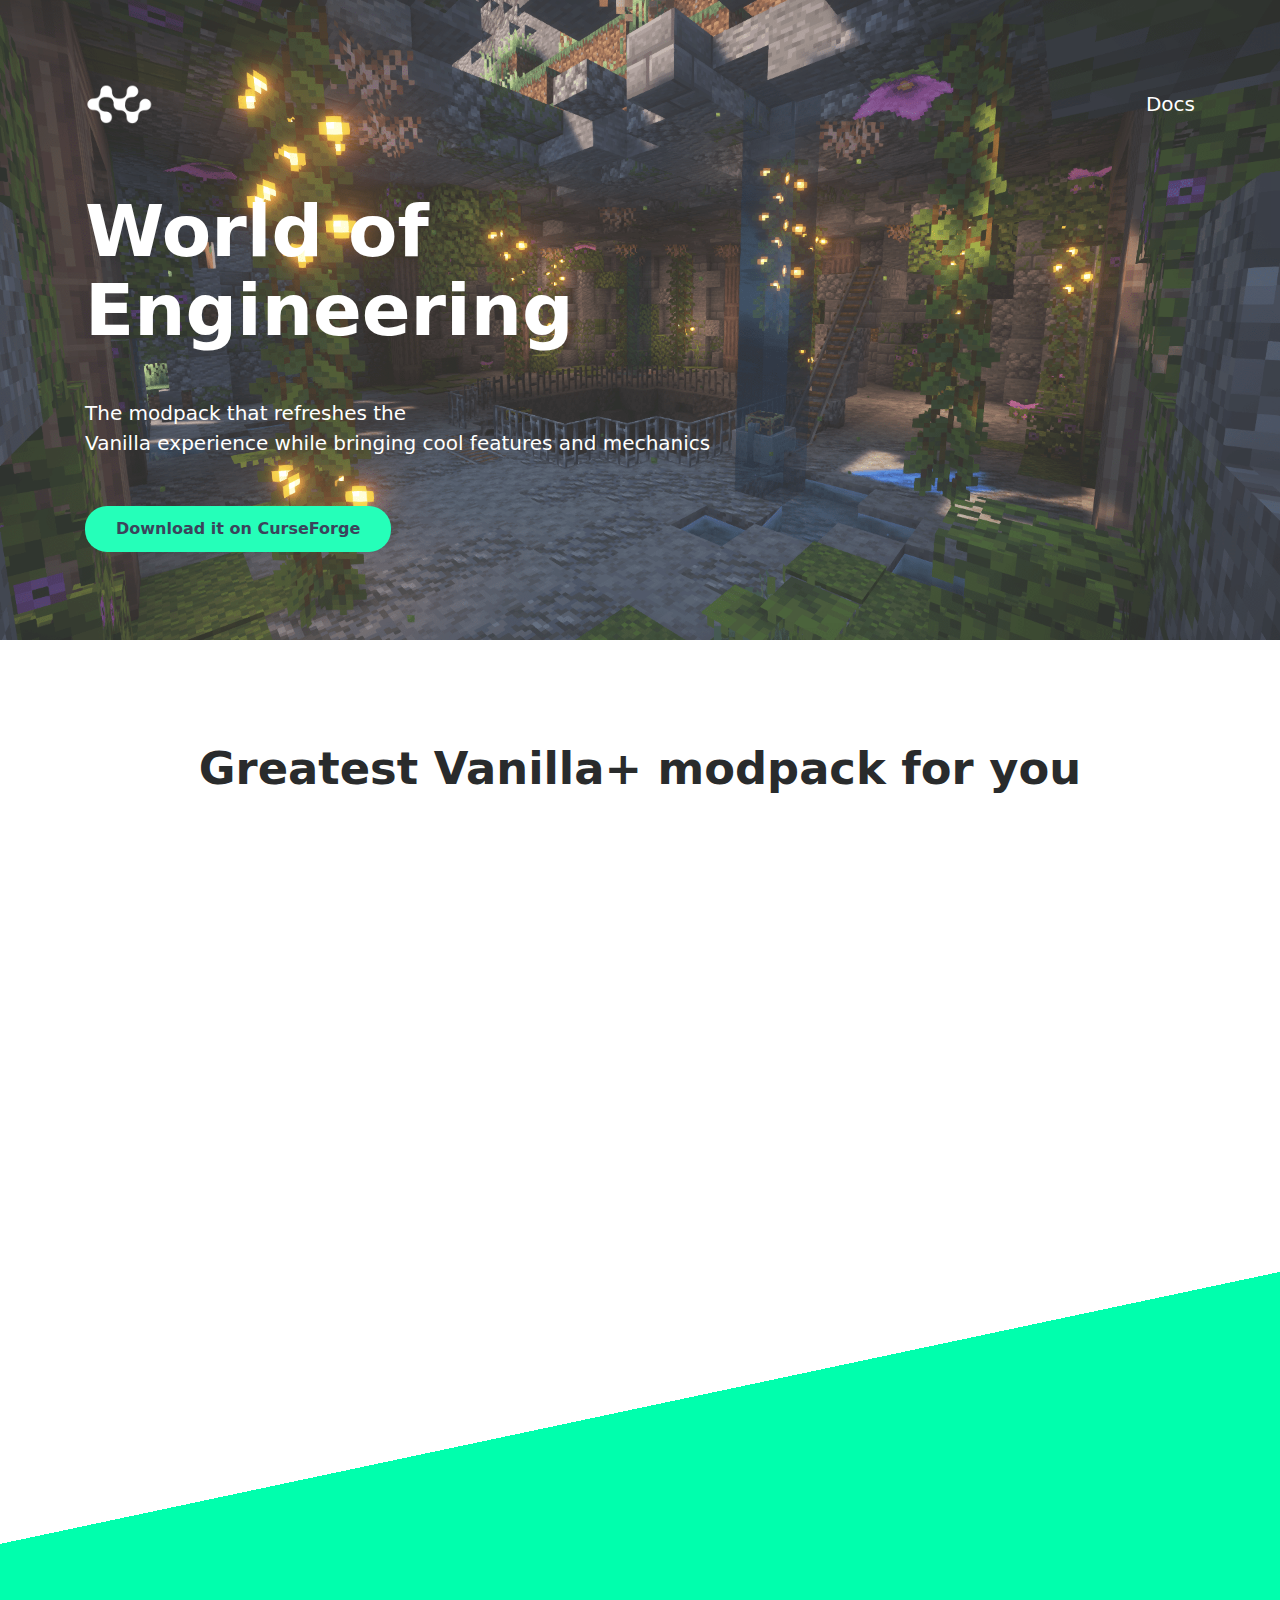
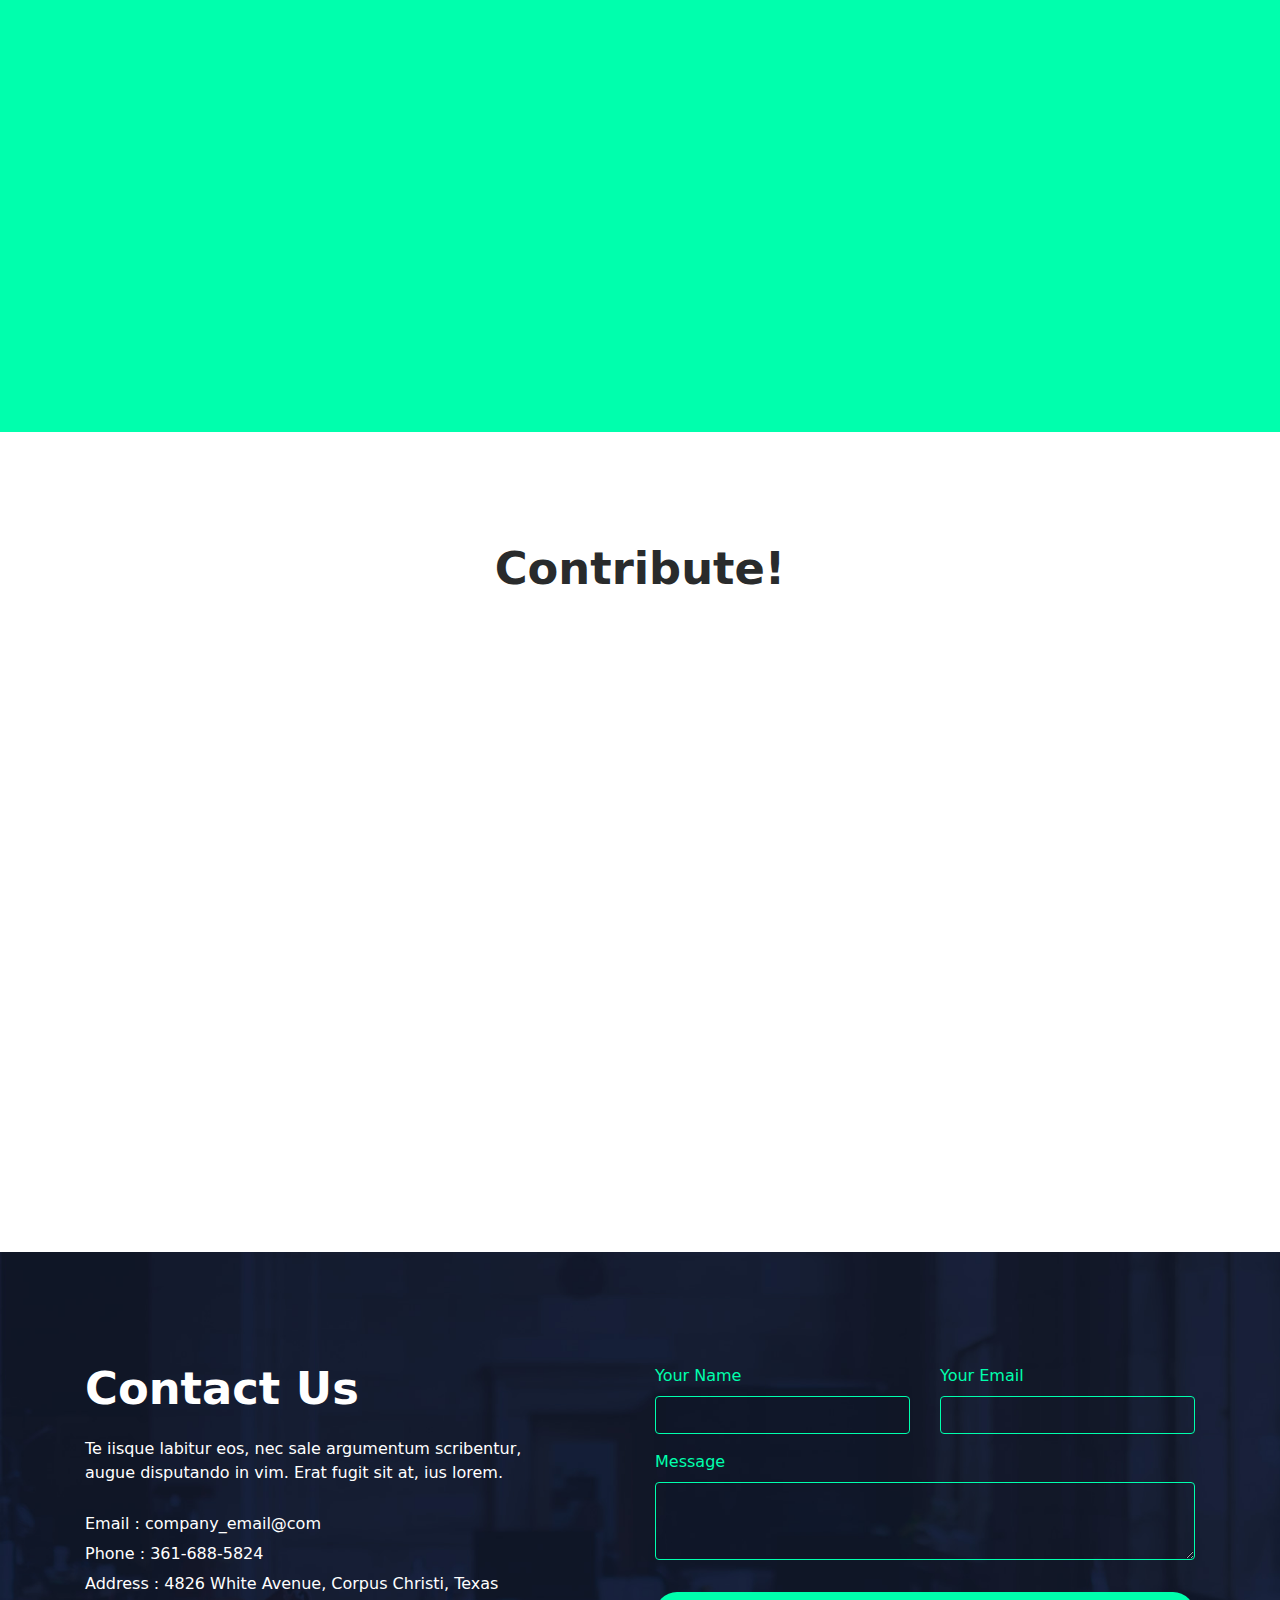
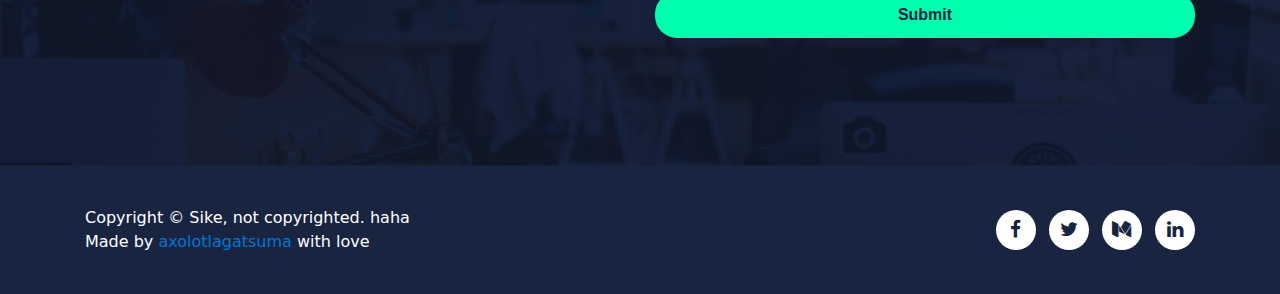
==== index.html @ a4752382 "Consept v0.2" ====
<!DOCTYPE html>
<html lang="zh-TW">
<head>
    <meta charset="UTF-8">
    <meta name="viewport" content="width=device-width, initial-scale=1, shrink-to-fit=no">
    <title>World of Engineering</title>
    <meta name="description" content="To geeks, from geeks, by geeks.">
    <link rel="icon" href="img/favicon.png" sizes="32x32" type="image/png">
    <!-- custom.css -->
    <link rel="stylesheet" href="css/custom.css">
    <!-- bootstrap.min.css -->
    <link rel="stylesheet" href="css/bootstrap.min.css">
	<!-- font-awesome -->
    <link rel="stylesheet" href="font-awesome-4.7.0/css/font-awesome.min.css">
    
    <!-- AOS -->
    <link rel="stylesheet" href="css/aos.css">
</head>

<body>
    <!-- banner -->
    <div class="jumbotron jumbotron-fluid" id="banner" style="background-image: url(img/woe_1.png);">
        <div class="container text-center text-md-left">
            <header>
                <div class="row justify-content-between">
                    <div class="col-2">
                        <img src="img/logo.png" alt="logo">
                    </div>
                    <div class="col-6 align-self-center text-right">
                        <a href="#" class="text-white lead">Docs</a>
                    </div>
                </div>
            </header>
            <h1 data-aos="fade" data-aos-easing="linear" data-aos-duration="1000" data-aos-once="true" class="display-3 text-white font-weight-bold my-5">
            	World of<br>
            	Engineering
            </h1>
            <p data-aos="fade" data-aos-easing="linear" data-aos-duration="1000" data-aos-once="true" class="lead text-white my-4">
               The modpack that refreshes the 
                <br> Vanilla experience while bringing cool features and mechanics
            </p>
            <a href="#" data-aos="fade" data-aos-easing="linear" data-aos-duration="1000" data-aos-once="true" class="btn my-4 font-weight-bold atlas-cta cta-green">Download it on CurseForge</a>
        </div>
    </div>
    <!-- three-blcok -->
    <div class="container my-5 py-2">
        <h2 class="text-center font-weight-bold my-5">Greatest Vanilla+ modpack for you</h2>
        <div class="row">
            <div data-aos="fade-up" data-aos-delay="0" data-aos-duration="1000" data-aos-once="true" class="col-md-4 text-center">
                <img src="img/tectonic.png" alt="Tectonic logo" class="mx-auto">
                &nbsp;
                &nbsp;
                <h4>Enjoy spectacular views with <a href="https://www.curseforge.com/minecraft/mc-mods/tectonic">Tectonic!</a></h4>
                <p>Explore the improvised worldgen of Minecraft.</p>
            </div>
            <div data-aos="fade-up" data-aos-delay="200" data-aos-duration="1000" data-aos-once="true" class="col-md-4 text-center">
                <img src="img/create.png" alt="Create logo" class="mx-auto">
                <h4>Immerse yourself in <a href="https://www.curseforge.com/minecraft/mc-mods/create">Create!</a></h4>
                <p>Play with Vanilla-like tech and contraptions</p>
            </div>
            <div data-aos="fade-up" data-aos-delay="400" data-aos-duration="1000" data-aos-once="true" class="col-md-4 text-center">
                &nbsp;
                &nbsp;
                &nbsp; 
                <!-- <img src="img/smart-protect-3.jpg" alt="Smart Scan" class="mx-auto"> -->
                <h4>Learn the mods with fun quests!</h4>
                <p>Try our quests and you'll be Gordon Ramsey of Minecraft (lol)</p>
            </div>
        </div>
    </div>
    <!-- feature (skew background) -->
    <div class="jumbotron jumbotron-fluid feature" id="feature-first">
        <div class="container my-5">
            <div class="row justify-content-between text-center text-md-left">
                <div data-aos="fade-right" data-aos-duration="1000" data-aos-once="true" class="col-md-6">
                    <h2 class="font-weight-bold">Optimized</h2>
                    <p class="my-4">Even works with 6 gigabytes of RAM
                        <br> and it doesn't look like a potato while doing it.</p>
                    <a href="#" class="btn my-4 font-weight-bold atlas-cta cta-blue">Learn More</a>
                </div>
                <div data-aos="fade-left" data-aos-duration="1000" data-aos-once="true" class="col-md-6 align-self-center">
                    <img src="img/feature-1.png" alt="Take a look inside" class="mx-auto d-block">
                </div>
            </div>
        </div>
    </div>
    <!-- feature (green background) -->
    <div class="jumbotron jumbotron-fluid feature" id="feature-last">
        <div class="container">
            <div class="row justify-content-between text-center text-md-left">
                <div data-aos="fade-left" data-aos-duration="1000" data-aos-once="true" class="col-md-6 flex-md-last">
                    <h2 class="font-weight-bold">Faithful</h2>
                    <p class="my-4">
                        Respects to classic Vanilla experience
                        <br> while improving it.
                    </p>
                    <a href="#" class="btn my-4 font-weight-bold atlas-cta cta-blue">Learn More</a>
                </div>
                <div data-aos="fade-right" data-aos-duration="1000" data-aos-once="true" class="col-md-6 align-self-center flex-md-first">
                    <img src="img/feature-2.png" alt="Safe and reliable" class="mx-auto d-block">
                </div>
            </div>
        </div>
    </div>

    <!-- price table -->
    <div class="container my-5 py-2" id="price-table">
        <h2 class="text-center font-weight-bold d-block mb-3">Contribute!</h2>
        <div class="row">
            <div data-aos="fade-right" data-aos-delay="200" data-aos-duration="1000" data-aos-once="true" class="col-md-4 text-center py-4 mt-5">
                <h4 class="my-4">#6</h4>
                <p class="font-weight-bold">$ <span class="display-2 font-weight-bold">0</span> / MO.</p>
                <ul class="list-unstyled">
                    <li>Up to 5 Documents</li>
                    <li>Up to 3 Reviews</li>
                    <li>5 team Members</li>
                    <li>Limited Support</li>
                </ul>
                <a href="#" class="btn my-4 font-weight-bold atlas-cta cta-ghost">Get Free</a>
            </div>
            <div data-aos="fade-up" data-aos-duration="1000" data-aos-once="true" class="col-md-4 text-center py-4 mt-5 rounded" id="price-table__premium">
                <h4 class="my-4">#7</h4>
                <p class="font-weight-bold">$ <span class="display-2 font-weight-bold">10</span> / MO.</p>
                <ul class="list-unstyled">
                    <li>Up to 15 Documents</li>
                    <li>Up to 10 Reviews</li>
                    <li>25 team Members</li>
                    <li>Limited Support</li>
                </ul>
                <a href="#" class="btn my-4 font-weight-bold atlas-cta cta-green">Get Free</a>
            </div>
            <div data-aos="fade-left" data-aos-delay="200" data-aos-duration="1000" data-aos-once="true" class="col-md-4 text-center py-4 mt-5">
                <h4 class="my-4">#8</h4>
                <p class="font-weight-bold">$ <span class="display-2 font-weight-bold">30</span> / MO.</p>
                <ul class="list-unstyled">
                    <li>Unlimited Documents</li>
                    <li>Unlimited Reviews</li>
                    <li>Unlimited Members</li>
                    <li>Unlimited Support</li>
                </ul>
                <a href="#" class="btn my-4 font-weight-bold atlas-cta cta-ghost">Get Free</a>
            </div>
        </div>
    </div>
    <!-- contact -->
    <div class="jumbotron jumbotron-fluid" id="contact" style="background-image: url(img/contact-bk.jpg);">
        <div class="container my-5">
            <div class="row justify-content-between">
                <div class="col-md-6 text-white">
                    <h2 class="font-weight-bold">Contact Us</h2>
                    <p class="my-4">
                        Te iisque labitur eos, nec sale argumentum scribentur,
                        <br> augue disputando in vim. Erat fugit sit at, ius lorem.
                    </p>
                    <ul class="list-unstyled">
                        <li>Email : company_email@com</li>
                        <li>Phone : 361-688-5824</li>
                        <li>Address : 4826 White Avenue, Corpus Christi, Texas</li>
                    </ul>
                </div>
                <div class="col-md-6">
                    <form>
                    	<div class="row">
	                        <div class="form-group col-md-6">
	                            <label for="name">Your Name</label>
	                            <input type="name" class="form-control" id="name">
	                        </div>
	                        <div class="form-group col-md-6">
	                            <label for="Email">Your Email</label>
	                            <input type="email" class="form-control" id="Email">
	                        </div>
	                    </div>
	                    <div class="form-group">
	                        <label for="message">Message</label>
	                        <textarea class="form-control" id="message" rows="3"></textarea>
	                    </div>
                        <button type="submit" class="btn font-weight-bold atlas-cta atlas-cta-wide cta-green my-3">Submit</button>
                    </form>
                </div>
            </div>
        </div>
    </div>

	<!-- copyright -->
	<div class="jumbotron jumbotron-fluid" id="copyright">
        <div class="container">
            <div class="row justify-content-between">
            	<div class="col-md-6 text-white align-self-center text-center text-md-left my-2">
                    Copyright © Sike, not copyrighted. haha <br> Made by <a href="https://github.com/axolotlagatsuma/">axolotlagatsuma</a> with love
                </div>
                <div class="col-md-6 align-self-center text-center text-md-right my-2" id="social-media">
                    <a href="#" class="d-inline-block text-center ml-2">
                    	<i class="fa fa-facebook" aria-hidden="true"></i>
                    </a>
                    <a href="#" class="d-inline-block text-center ml-2">
                    	<i class="fa fa-twitter" aria-hidden="true"></i>
                    </a>
                    <a href="#" class="d-inline-block text-center ml-2">
                    	<i class="fa fa-medium" aria-hidden="true"></i>
                    </a>
                    <a href="#" class="d-inline-block text-center ml-2">
                    	<i class="fa fa-linkedin" aria-hidden="true"></i>
                    </a>
                </div>
            </div>
        </div>
    </div>
    
    <!-- AOS -->
    <script src="js/aos.js"></script>
    <script>
      AOS.init({
      });
    </script>
</body>

</html>
---- css/custom.css ----
/********** common setting **********/
h2 {
    font-size: 2.8rem !important;
    font-weight: 700;
}

img {
    display: block;
    max-width: 100%;
}

a,
button {
    cursor: pointer;
}

.jumbotron {
    margin-bottom: 0 !important;
}

.atlas-cta {
    border-radius: 22px !important;
    padding: 12px 30px !important;
    font-weight: 700;
    transition: .3s ease-in-out !important;
}

.atlas-cta:hover {
    text-decoration: none;
    transform: translateY(-5px);
}

.atlas-cta-wide {
    width: 100%;
}

.cta-green {
    background: #00FFAD;
    color: #192440;
}

.cta-green:hover {
    color: #ffffff;
    background: #00e69c;
}

.cta-blue {
    background: #192440;
    color: #ffffff;
}

.cta-blue:hover {
    color: #ffffff;
    background: #121a2e;
}

.cta-ghost {
    border: 2px solid #192440 !important;
    color: #192440;
}

.cta-ghost:hover {
    color: #ffffff;
    background: #121a2e;
}

#banner {
    background-size: cover;
    opacity: 0.85;
}

/********** banner **********/
#banner header {
    overflow: hidden;
}

#banner header img {
    max-width: 80px;
}

/********** feature (skew background) **********/
.feature img {
    width: 100%;
    max-width: 480px;
}

#feature-first {
    background: linear-gradient(168deg, #ffffff 55%, #00FFAD 0);
}

#feature-last {
    background: #00FFAD;
}

/********** price table **********/
#price-table {
    padding-top: 4rem !important;
    padding-bottom: 4rem !important;
}

#price-table__premium {
    background: #192440;
    color: #ffffff;
}

#price-table ul li {
    padding: 5px 0;
}

/********** contact **********/
#contact {
    background-size: cover;
}

#contact ul li {
    padding: 3px 0;
}

#contact form {
    color: #00FFAD;
}

#contact form input,
#contact form textarea {
    background: transparent;
    border: 1px solid #00FFAD;
    color: #ffffff;
}

/********** copyright **********/
#copyright {
    background: #192440;
    padding: 2rem 3rem;
}

#copyright #social-media a {
    width: 40px;
    height: 40px;
    border-radius: 99%;
    background: #ffffff;
    transition: .4s ease;
}

#copyright #social-media a i {
    color: #192440;
    font-size: 1.2rem;
    line-height: 40px;
}

#copyright #social-media a:hover {
    background: #00FFAD;
}

#copyright #social-media a:hover i {
    color: #ffffff;
}

/********** RWD **********/
@media (max-width: 575px) {
    #banner h1 {
        font-size: 3.6rem;
    }
}
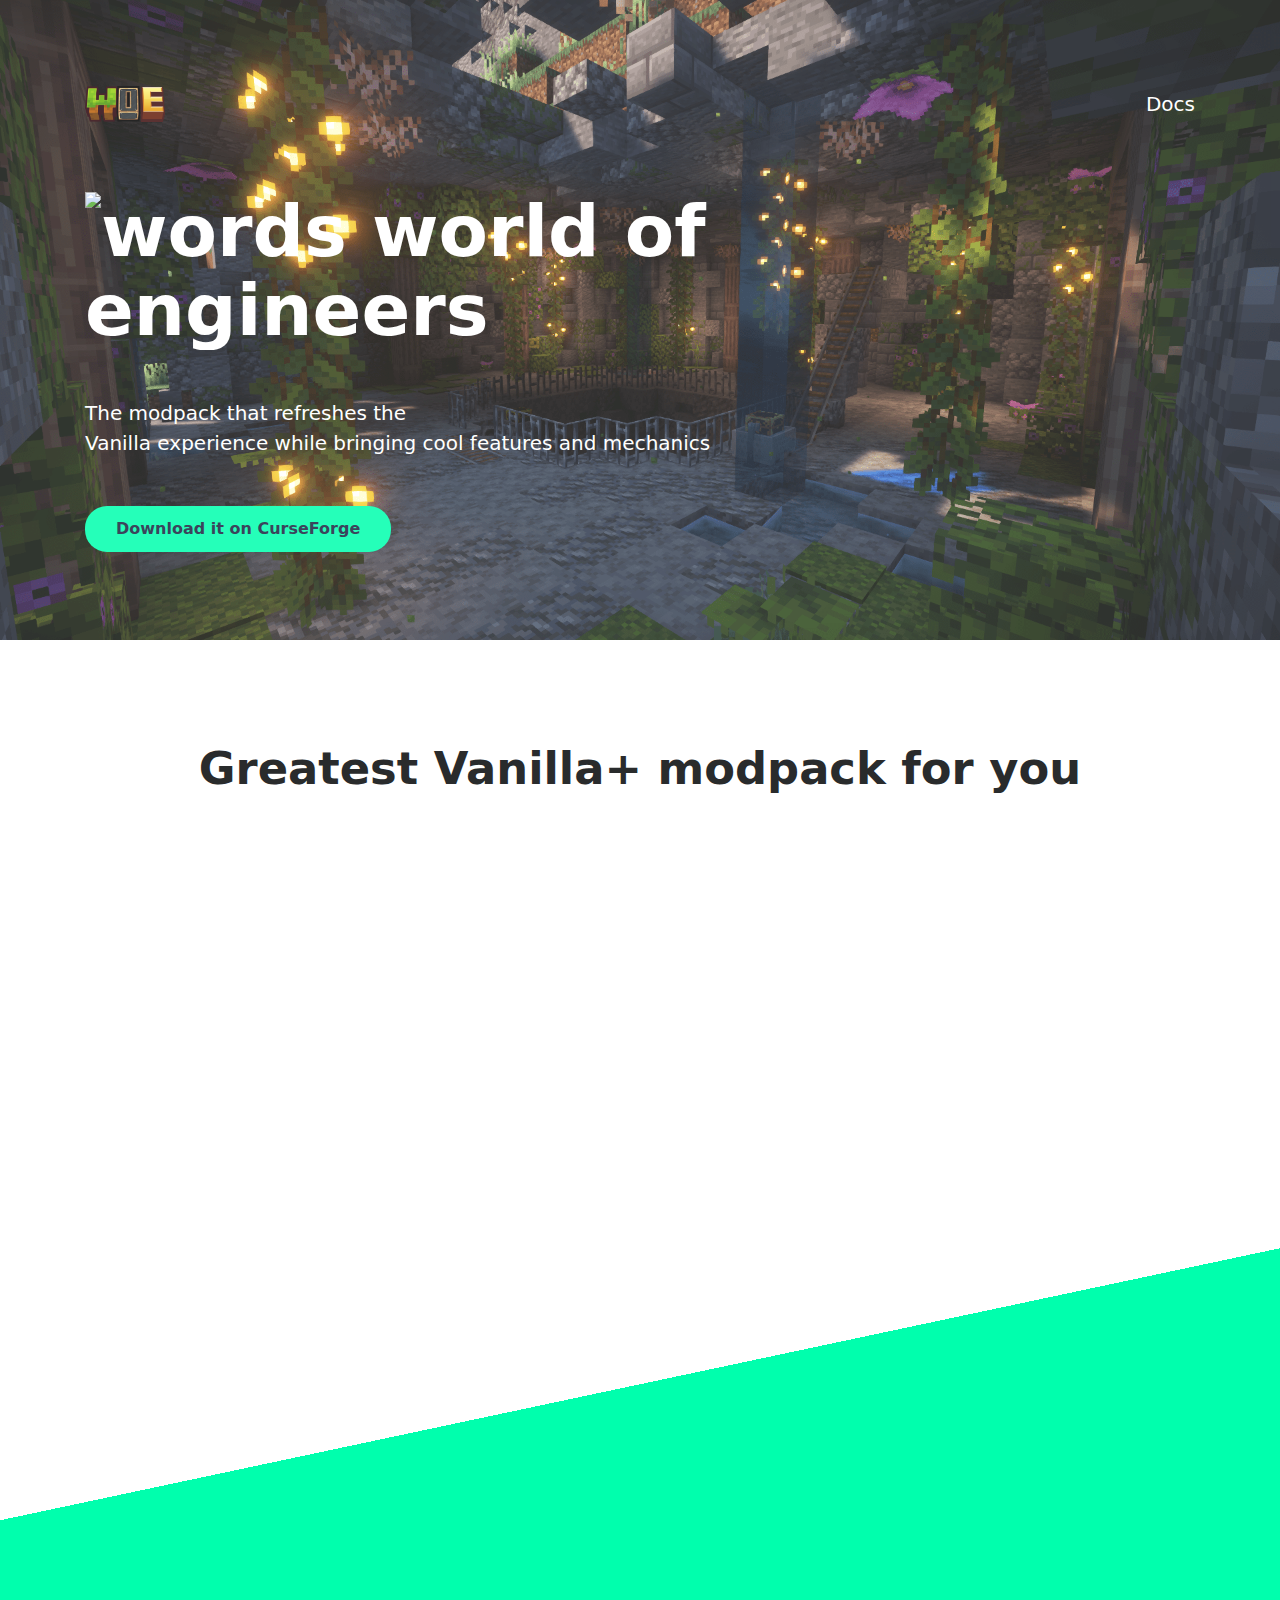
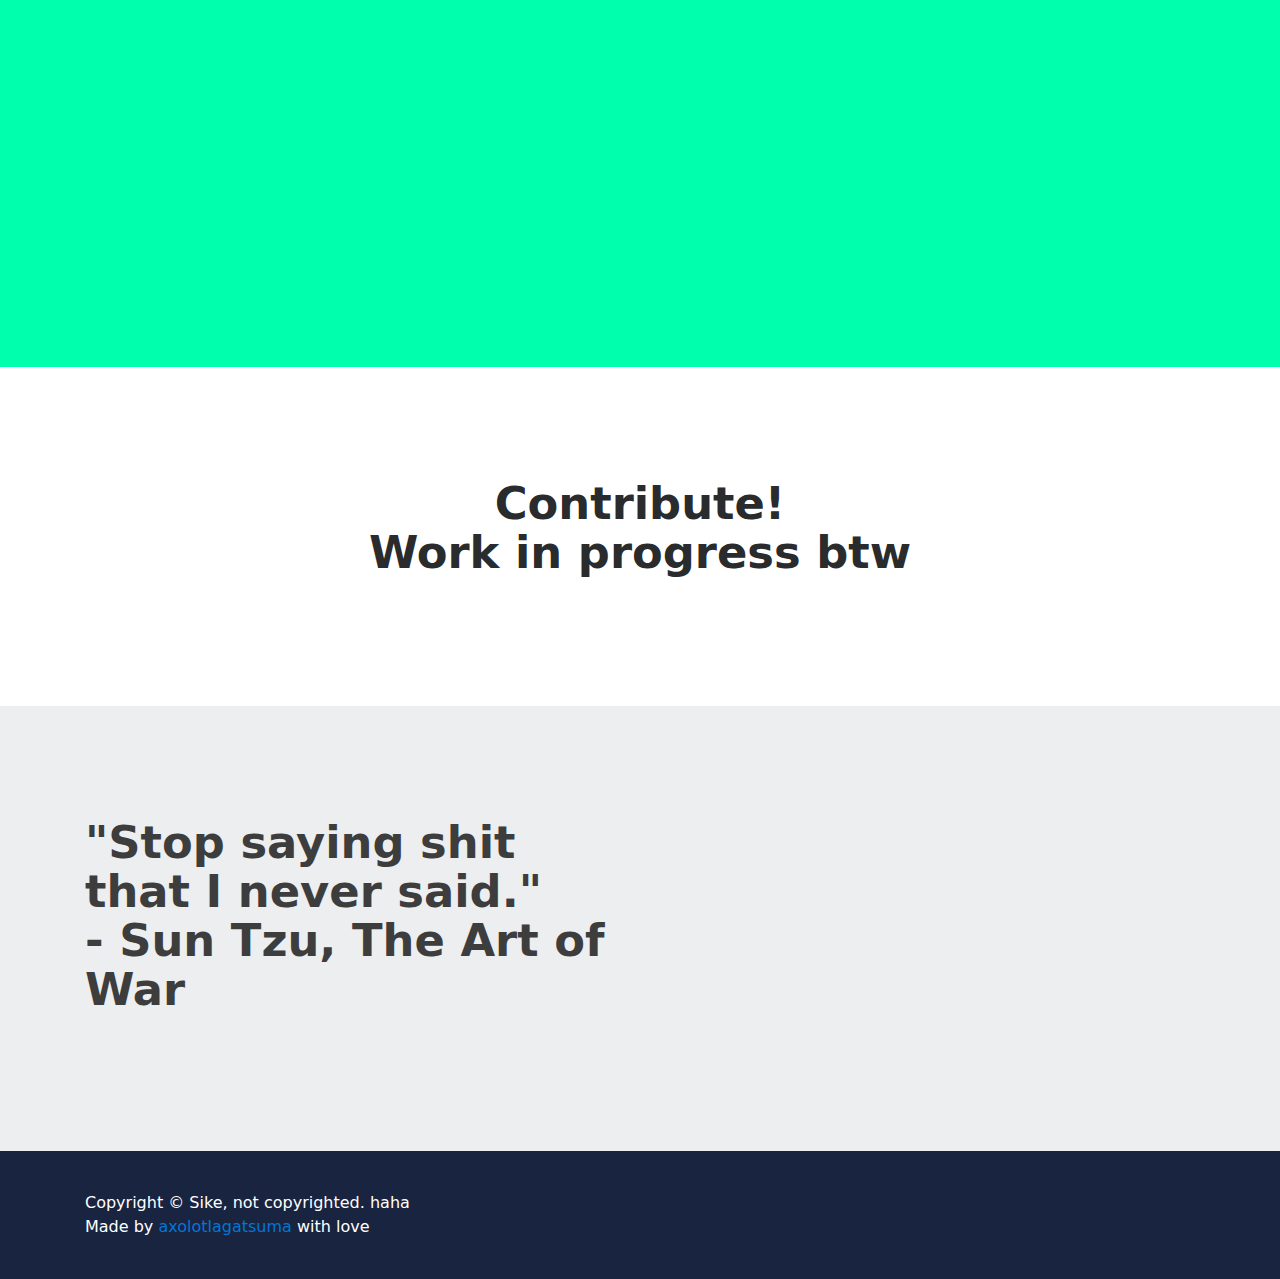
==== commit 625ce7d7: "Consept v0.4" ====
--- a/index.html
+++ b/index.html
@@ -5,7 +5,7 @@
     <meta name="viewport" content="width=device-width, initial-scale=1, shrink-to-fit=no">
     <title>World of Engineering</title>
     <meta name="description" content="To geeks, from geeks, by geeks.">
-    <link rel="icon" href="img/favicon.png" sizes="32x32" type="image/png">
+    <link rel="icon" href="img/logo_square.png" sizes="32x32" type="image/png">
     <!-- custom.css -->
     <link rel="stylesheet" href="css/custom.css">
     <!-- bootstrap.min.css -->
@@ -24,22 +24,23 @@
             <header>
                 <div class="row justify-content-between">
                     <div class="col-2">
-                        <img src="img/logo.png" alt="logo">
+                        <img src="img/logov2.png" alt="logo">
                     </div>
                     <div class="col-6 align-self-center text-right">
                         <a href="#" class="text-white lead">Docs</a>
                     </div>
                 </div>
             </header>
-            <h1 data-aos="fade" data-aos-easing="linear" data-aos-duration="1000" data-aos-once="true" class="display-3 text-white font-weight-bold my-5">
+            <img style="max-width: 900px; max-height: 200px;" data-aos="fade" data-aos-easing="linear" data-aos-duration="1000" data-aos-once="true" class="display-3 text-white font-weight-bold my-5" src="img/logo_large_traincasing.png" alt="words world of engineers">
+            <!-- <h1 data-aos="fade" data-aos-easing="linear" data-aos-duration="1000" data-aos-once="true" class="display-3 text-white font-weight-bold my-5">
             	World of<br>
             	Engineering
-            </h1>
+            </h1> -->
             <p data-aos="fade" data-aos-easing="linear" data-aos-duration="1000" data-aos-once="true" class="lead text-white my-4">
                The modpack that refreshes the 
                 <br> Vanilla experience while bringing cool features and mechanics
             </p>
-            <a href="#" data-aos="fade" data-aos-easing="linear" data-aos-duration="1000" data-aos-once="true" class="btn my-4 font-weight-bold atlas-cta cta-green">Download it on CurseForge</a>
+            <a href="https://www.curseforge.com/minecraft/modpacks/world-of-engineers" data-aos="fade" data-aos-easing="linear" data-aos-duration="1000" data-aos-once="true" class="btn my-4 font-weight-bold atlas-cta cta-green">Download it on CurseForge</a>
         </div>
     </div>
     <!-- three-blcok -->
@@ -79,7 +80,7 @@
                     <a href="#" class="btn my-4 font-weight-bold atlas-cta cta-blue">Learn More</a>
                 </div>
                 <div data-aos="fade-left" data-aos-duration="1000" data-aos-once="true" class="col-md-6 align-self-center">
-                    <img src="img/feature-1.png" alt="Take a look inside" class="mx-auto d-block">
+                    <img src="img/stonks_villager.png" style="border-radius: 10%;" alt="Take a look inside" class="mx-auto d-block">
                 </div>
             </div>
         </div>
@@ -89,15 +90,15 @@
         <div class="container">
             <div class="row justify-content-between text-center text-md-left">
                 <div data-aos="fade-left" data-aos-duration="1000" data-aos-once="true" class="col-md-6 flex-md-last">
-                    <h2 class="font-weight-bold">Faithful</h2>
-                    <p class="my-4">
+                    <h2 style="color: #ffffff;" class="font-weight-bold">Faithful</h2>
+                    <p style="color: #ffffff;" class="my-4">
                         Respects to classic Vanilla experience
                         <br> while improving it.
                     </p>
-                    <a href="#" class="btn my-4 font-weight-bold atlas-cta cta-blue">Learn More</a>
+                    <a href="#" class="btn my-4 font-weight-bold atlas-cta cta-white">Learn More</a>
                 </div>
                 <div data-aos="fade-right" data-aos-duration="1000" data-aos-once="true" class="col-md-6 align-self-center flex-md-first">
-                    <img src="img/feature-2.png" alt="Safe and reliable" class="mx-auto d-block">
+                    <img style="height: 260.25px; width: 135px;" src="img/villager.png" alt="trailer-like villager" class="mx-auto d-block">
                 </div>
             </div>
         </div>
@@ -105,8 +106,8 @@
 
     <!-- price table -->
     <div class="container my-5 py-2" id="price-table">
-        <h2 class="text-center font-weight-bold d-block mb-3">Contribute!</h2>
-        <div class="row">
+        <h2 class="text-center font-weight-bold d-block mb-3">Contribute! <br> Work in progress btw</h2>
+        <!-- <div class="row">
             <div data-aos="fade-right" data-aos-delay="200" data-aos-duration="1000" data-aos-once="true" class="col-md-4 text-center py-4 mt-5">
                 <h4 class="my-4">#6</h4>
                 <p class="font-weight-bold">$ <span class="display-2 font-weight-bold">0</span> / MO.</p>
@@ -140,26 +141,25 @@
                 </ul>
                 <a href="#" class="btn my-4 font-weight-bold atlas-cta cta-ghost">Get Free</a>
             </div>
-        </div>
+        </div> -->
     </div>
     <!-- contact -->
-    <div class="jumbotron jumbotron-fluid" id="contact" style="background-image: url(img/contact-bk.jpg);">
+    <div class="jumbotron jumbotron-fluid contact-text" id="contact" style="background-image: url(img/woe_2.png);">
         <div class="container my-5">
             <div class="row justify-content-between">
                 <div class="col-md-6 text-white">
-                    <h2 class="font-weight-bold">Contact Us</h2>
-                    <p class="my-4">
-                        Te iisque labitur eos, nec sale argumentum scribentur,
-                        <br> augue disputando in vim. Erat fugit sit at, ius lorem.
+                    <h2 style="color: rgb(61, 61, 61);" class="font-weight-bold">"Stop saying shit that I never said."
+                        <br>- Sun Tzu, The Art of War</h2>
+                    <p style="color: rgb(61, 61, 61);" class="my-4">
                     </p>
-                    <ul class="list-unstyled">
-                        <li>Email : company_email@com</li>
+                    <ul style="color: rgb(61, 61, 61);" class="list-unstyled">
+                        <!-- <li>Email : company_email@com</li>
                         <li>Phone : 361-688-5824</li>
-                        <li>Address : 4826 White Avenue, Corpus Christi, Texas</li>
+                        <li>Address : 4826 White Avenue, Corpus Christi, Texas</li> -->
                     </ul>
                 </div>
                 <div class="col-md-6">
-                    <form>
+                   <!-- <form>
                     	<div class="row">
 	                        <div class="form-group col-md-6">
 	                            <label for="name">Your Name</label>
@@ -175,7 +175,7 @@
 	                        <textarea class="form-control" id="message" rows="3"></textarea>
 	                    </div>
                         <button type="submit" class="btn font-weight-bold atlas-cta atlas-cta-wide cta-green my-3">Submit</button>
-                    </form>
+                    </form> -->
                 </div>
             </div>
         </div>
@@ -188,7 +188,7 @@
             	<div class="col-md-6 text-white align-self-center text-center text-md-left my-2">
                     Copyright © Sike, not copyrighted. haha <br> Made by <a href="https://github.com/axolotlagatsuma/">axolotlagatsuma</a> with love
                 </div>
-                <div class="col-md-6 align-self-center text-center text-md-right my-2" id="social-media">
+                <!-- <div class="col-md-6 align-self-center text-center text-md-right my-2" id="social-media">
                     <a href="#" class="d-inline-block text-center ml-2">
                     	<i class="fa fa-facebook" aria-hidden="true"></i>
                     </a>
@@ -201,7 +201,7 @@
                     <a href="#" class="d-inline-block text-center ml-2">
                     	<i class="fa fa-linkedin" aria-hidden="true"></i>
                     </a>
-                </div>
+                </div> -->
             </div>
         </div>
     </div>
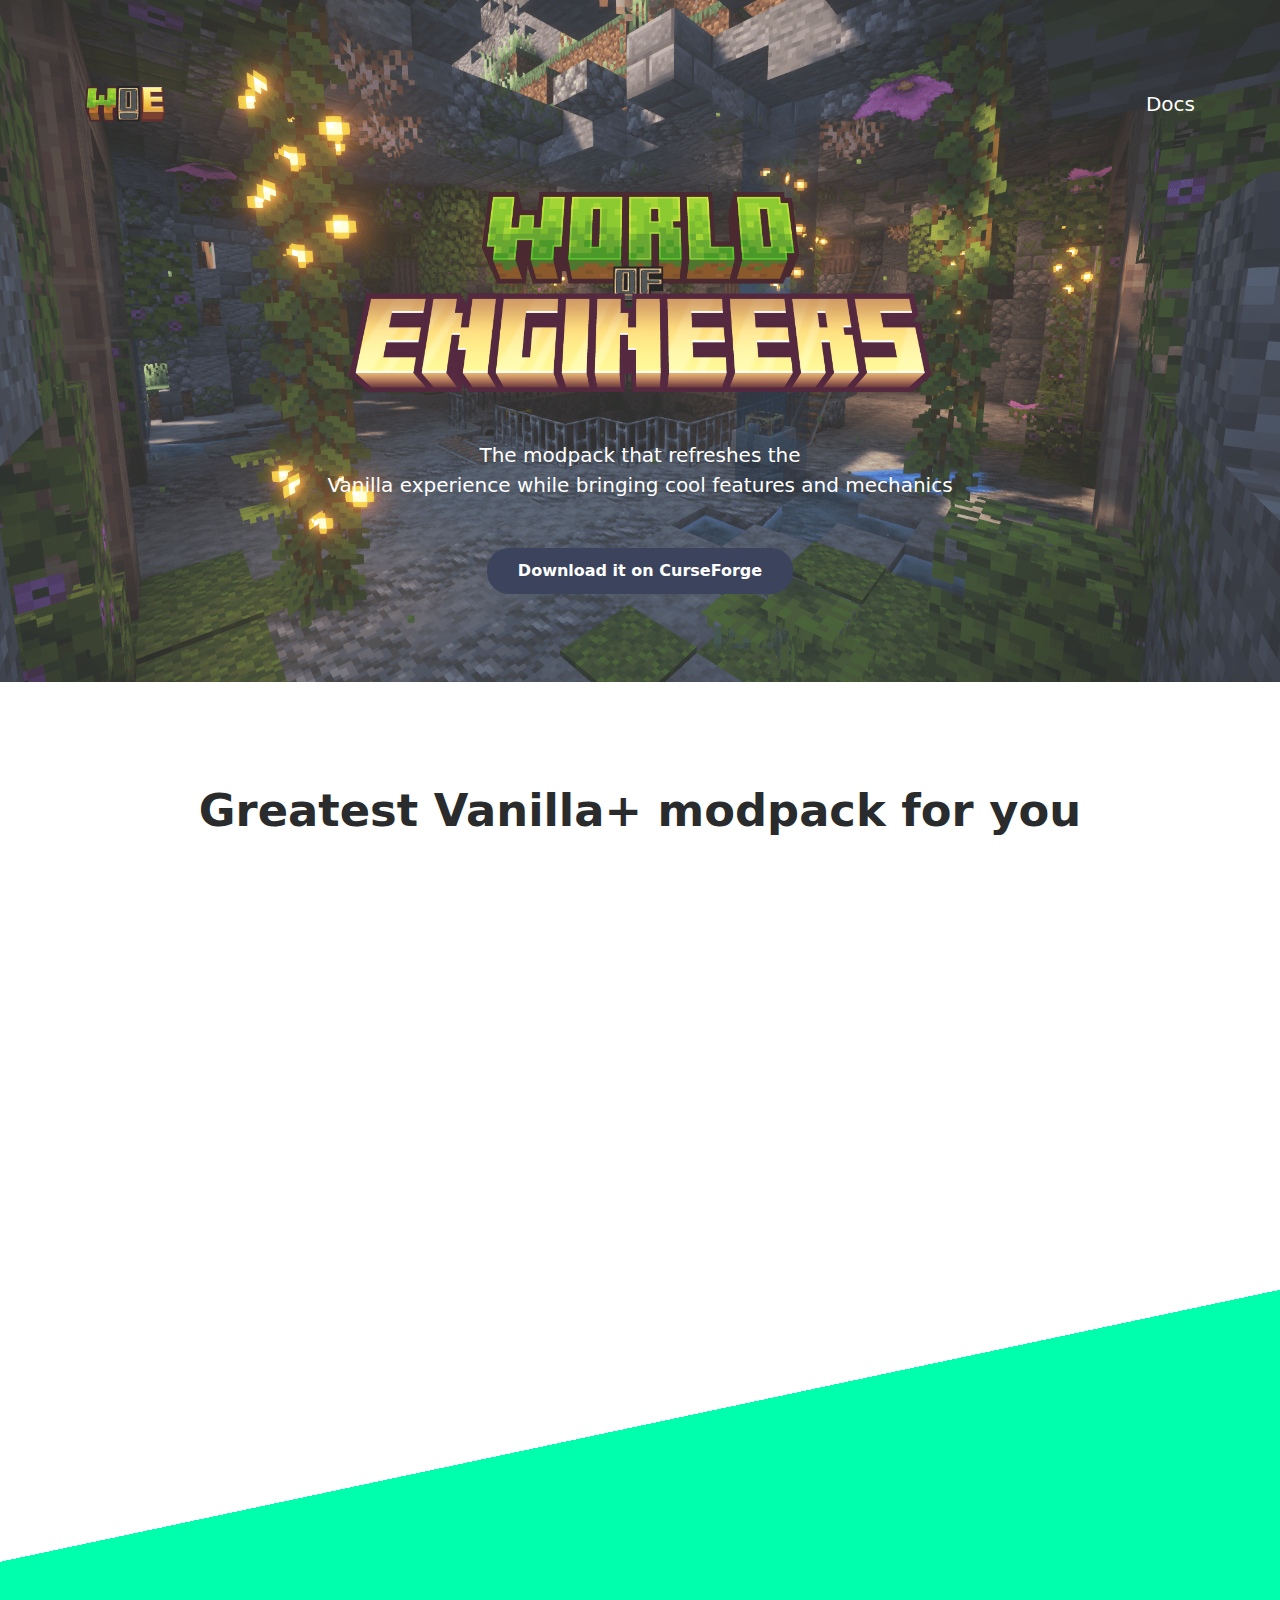
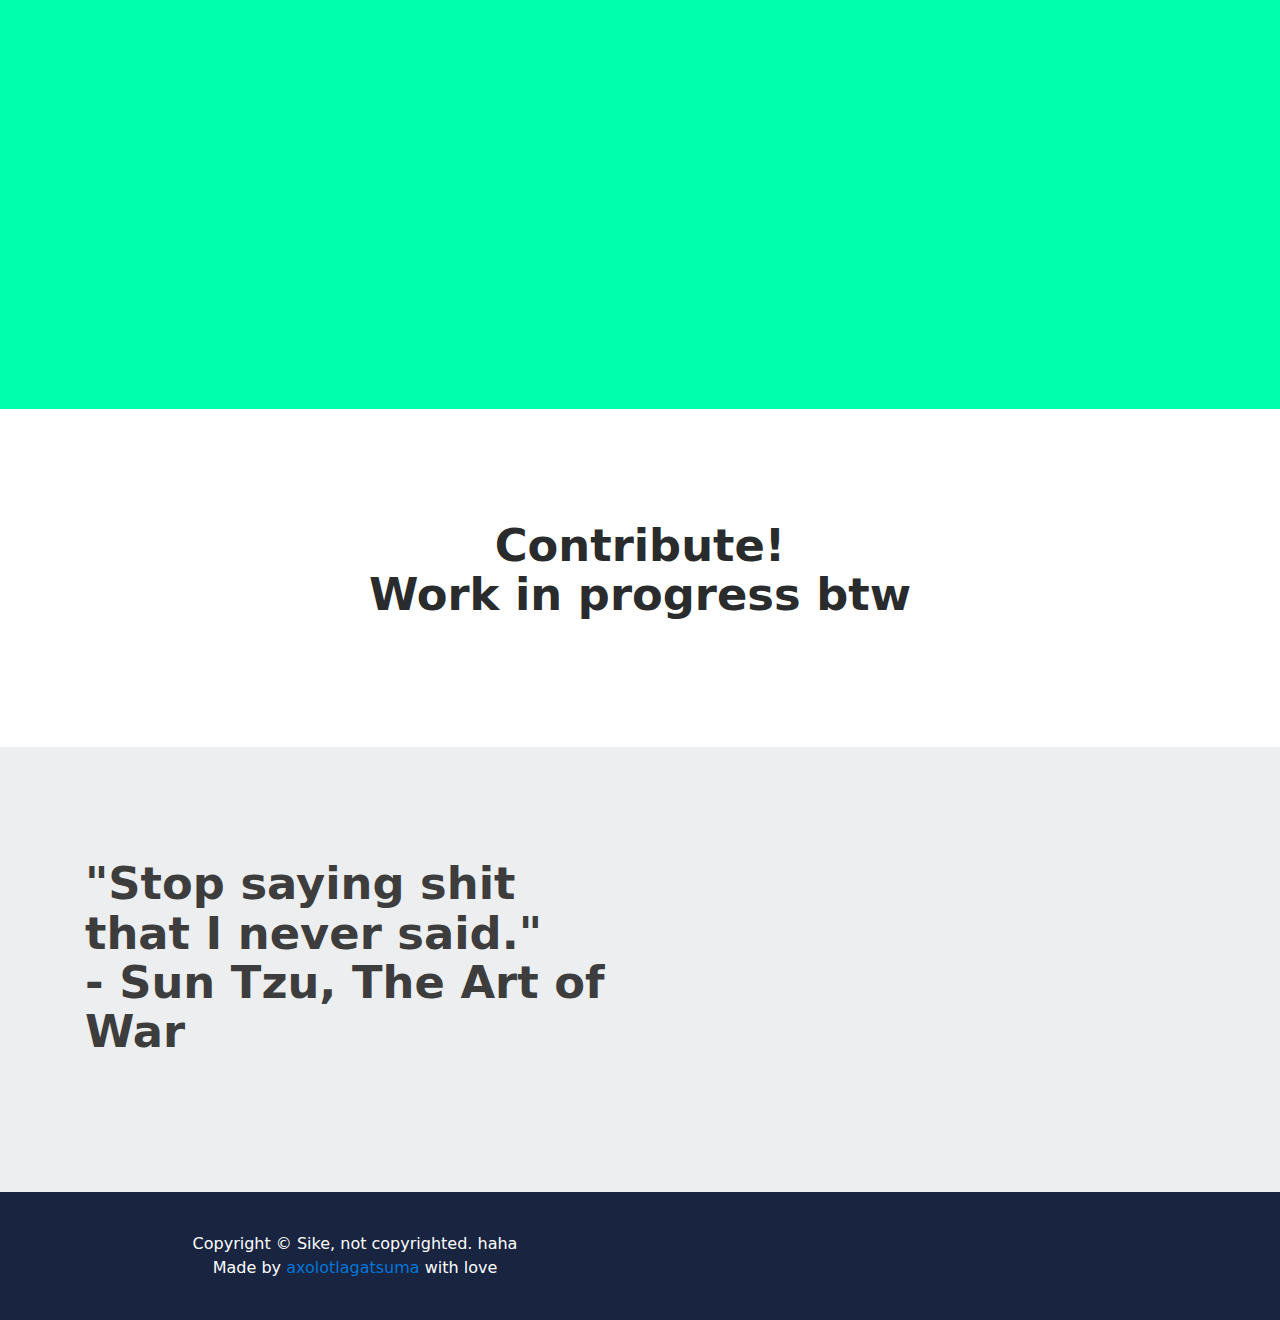
==== commit 2e589d31: "Website v1" ====
--- a/index.html
+++ b/index.html
@@ -31,16 +31,16 @@
                     </div>
                 </div>
             </header>
-            <img style="max-width: 900px; max-height: 200px;" data-aos="fade" data-aos-easing="linear" data-aos-duration="1000" data-aos-once="true" class="display-3 text-white font-weight-bold my-5" src="img/logo_large_traincasing.png" alt="words world of engineers">
+            <img style="max-width: 900px; max-height: 200px; align: center;" data-aos="fade" data-aos-easing="linear" data-aos-duration="1000" data-aos-once="true" class="display-3 text-white font-weight-bold my-5" src="img/logo_large.png" alt="words world of engineers">
             <!-- <h1 data-aos="fade" data-aos-easing="linear" data-aos-duration="1000" data-aos-once="true" class="display-3 text-white font-weight-bold my-5">
             	World of<br>
             	Engineering
             </h1> -->
-            <p data-aos="fade" data-aos-easing="linear" data-aos-duration="1000" data-aos-once="true" class="lead text-white my-4">
+            <p style="text-align: center;" data-aos="fade" data-aos-easing="linear" data-aos-duration="1000" data-aos-once="true" class="lead text-white my-4">
                The modpack that refreshes the 
                 <br> Vanilla experience while bringing cool features and mechanics
             </p>
-            <a href="https://www.curseforge.com/minecraft/modpacks/world-of-engineers" data-aos="fade" data-aos-easing="linear" data-aos-duration="1000" data-aos-once="true" class="btn my-4 font-weight-bold atlas-cta cta-green">Download it on CurseForge</a>
+            <a href="https://www.curseforge.com/minecraft/modpacks/world-of-engineers" data-aos="fade" data-aos-easing="linear" data-aos-duration="1000" data-aos-once="true" class="btn my-4 font-weight-bold atlas-cta cta-blue">Download it on CurseForge</a>
         </div>
     </div>
     <!-- three-blcok -->
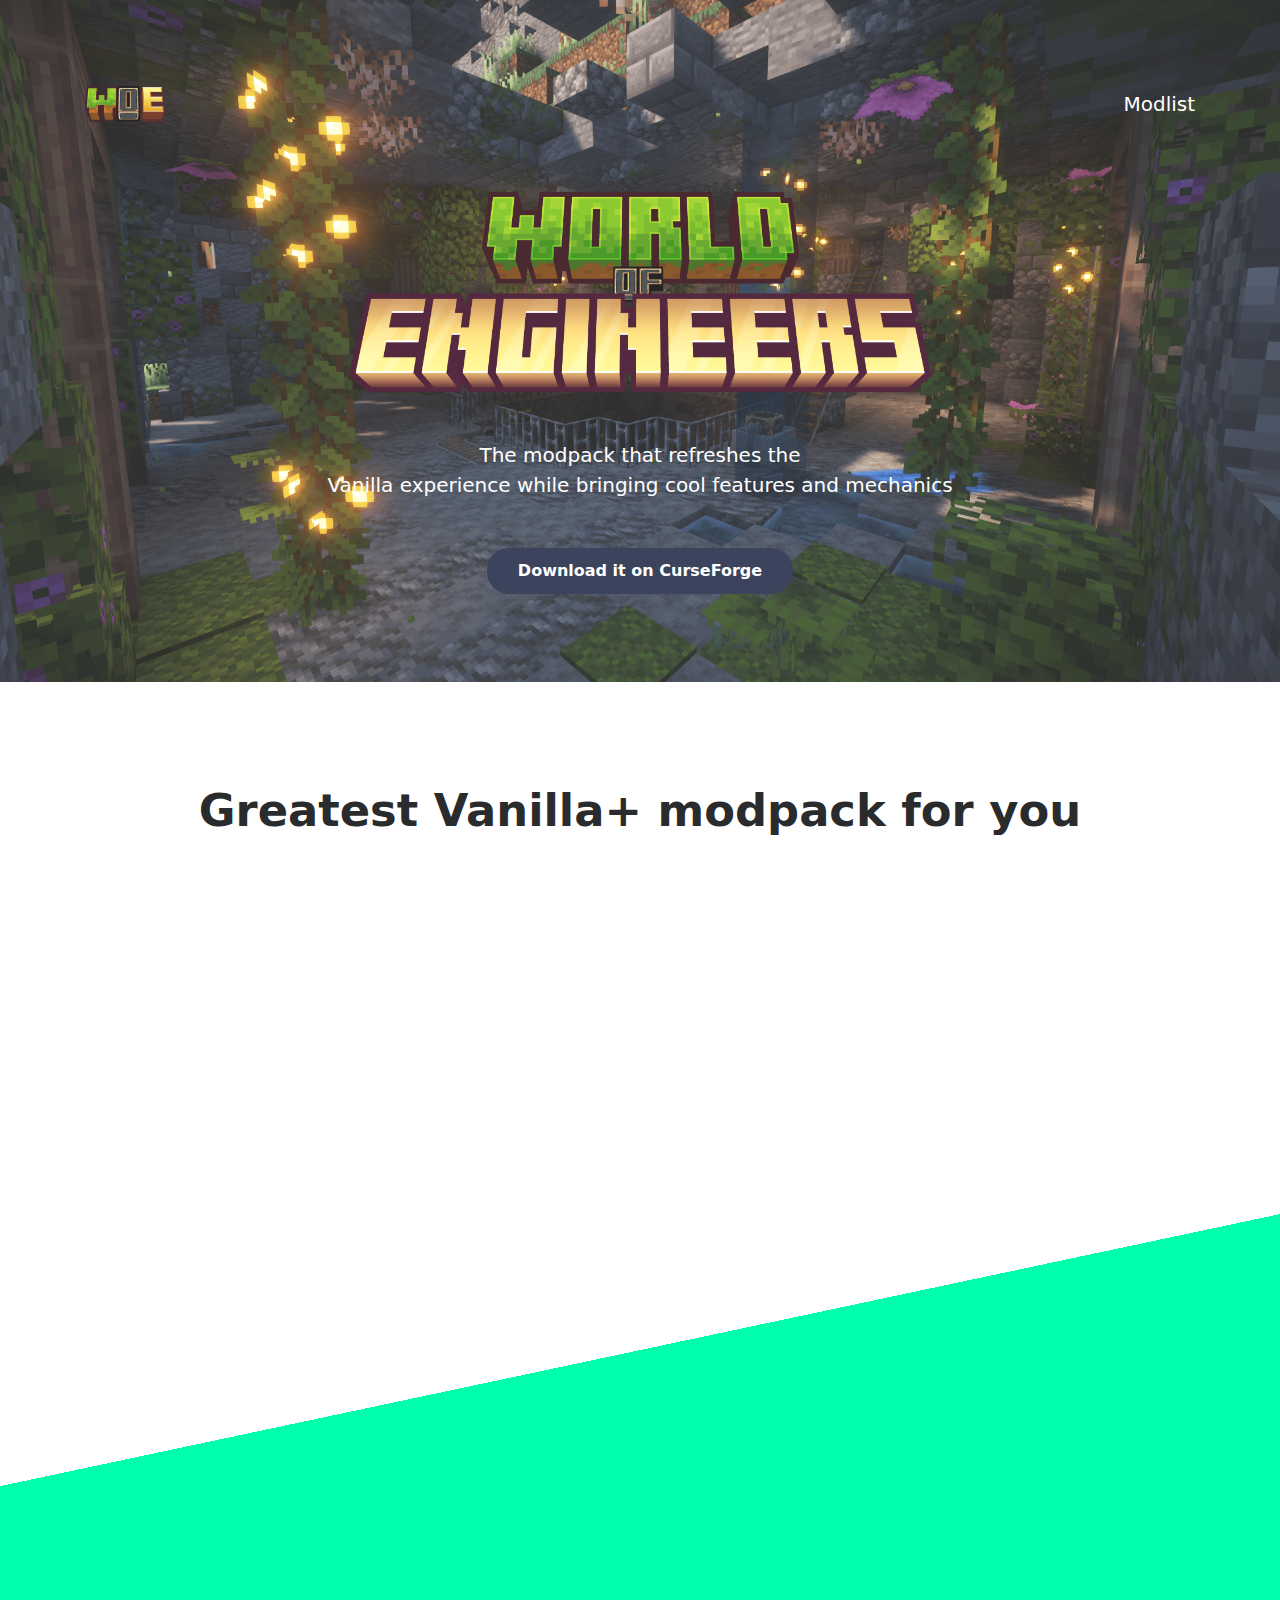
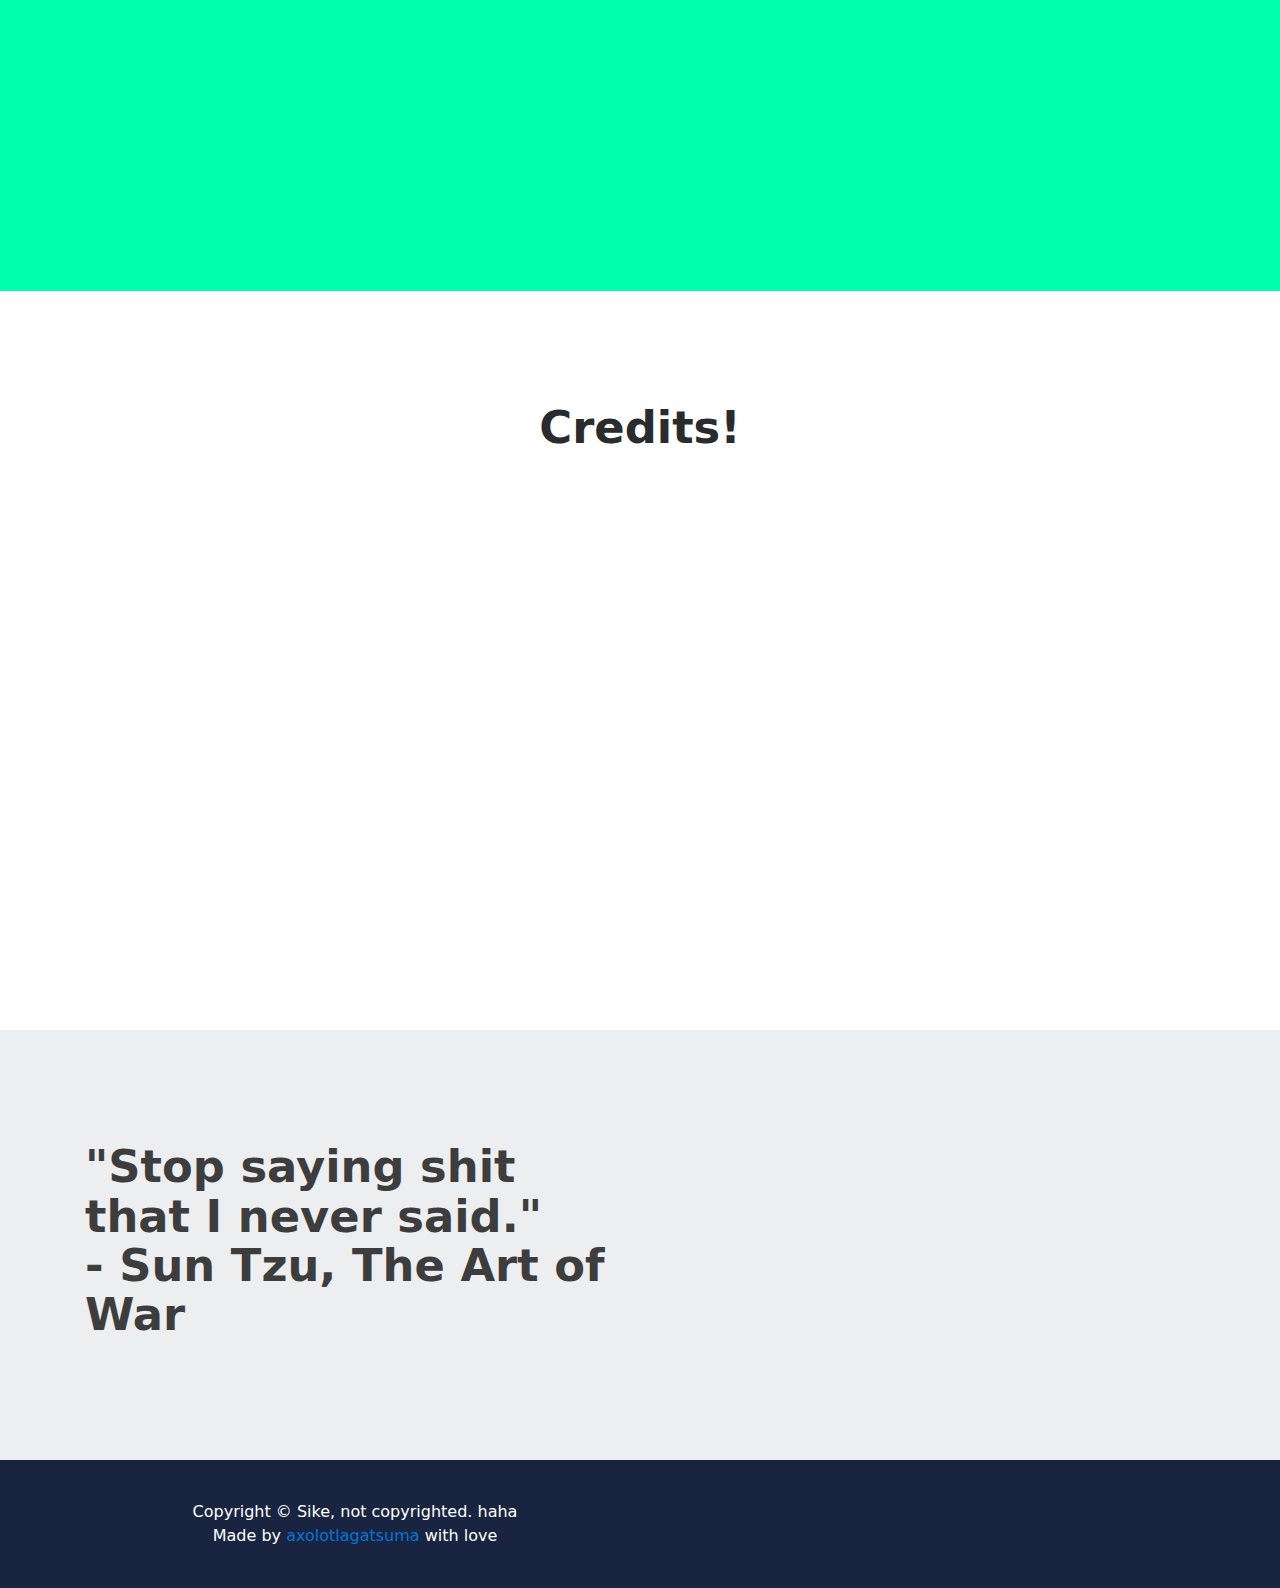
==== commit 207d541b: "Update credits + logo made home button" ====
--- a/index.html
+++ b/index.html
@@ -1,9 +1,9 @@
 <!DOCTYPE html>
-<html lang="zh-TW">
+<html lang="en">
 <head>
     <meta charset="UTF-8">
     <meta name="viewport" content="width=device-width, initial-scale=1, shrink-to-fit=no">
-    <title>World of Engineering</title>
+    <title>World of Engineers</title>
     <meta name="description" content="To geeks, from geeks, by geeks.">
     <link rel="icon" href="img/logo_square.png" sizes="32x32" type="image/png">
     <!-- custom.css -->
@@ -24,10 +24,10 @@
             <header>
                 <div class="row justify-content-between">
                     <div class="col-2">
-                        <img src="img/logov2.png" alt="logo">
+                       <a href="index.html"><img src="img/logov2.png" alt="logo"> </a>
                     </div>
                     <div class="col-6 align-self-center text-right">
-                        <a href="#" class="text-white lead">Docs</a>
+                        <a href="modlist.html" class="text-white lead">Modlist</a>
                     </div>
                 </div>
             </header>
@@ -49,10 +49,8 @@
         <div class="row">
             <div data-aos="fade-up" data-aos-delay="0" data-aos-duration="1000" data-aos-once="true" class="col-md-4 text-center">
                 <img src="img/tectonic.png" alt="Tectonic logo" class="mx-auto">
-                &nbsp;
-                &nbsp;
                 <h4>Enjoy spectacular views with <a href="https://www.curseforge.com/minecraft/mc-mods/tectonic">Tectonic!</a></h4>
-                <p>Explore the improvised worldgen of Minecraft.</p>
+                <p>Explore the improvised worldgen of Minecraft</p>
             </div>
             <div data-aos="fade-up" data-aos-delay="200" data-aos-duration="1000" data-aos-once="true" class="col-md-4 text-center">
                 <img src="img/create.png" alt="Create logo" class="mx-auto">
@@ -60,12 +58,9 @@
                 <p>Play with Vanilla-like tech and contraptions</p>
             </div>
             <div data-aos="fade-up" data-aos-delay="400" data-aos-duration="1000" data-aos-once="true" class="col-md-4 text-center">
-                &nbsp;
-                &nbsp;
-                &nbsp; 
-                <!-- <img src="img/smart-protect-3.jpg" alt="Smart Scan" class="mx-auto"> -->
+                <img style="max-width: 30%;" src="img/ftb_quests.png" alt="FTB Quests logo" class="mx-auto">
                 <h4>Learn the mods with fun quests!</h4>
-                <p>Try our quests and you'll be Gordon Ramsey of Minecraft (lol)</p>
+                <p>Try our quests and you'll be Gordon Ramsey of Minecraft</p>
             </div>
         </div>
     </div>
@@ -77,7 +72,6 @@
                     <h2 class="font-weight-bold">Optimized</h2>
                     <p class="my-4">Even works with 6 gigabytes of RAM
                         <br> and it doesn't look like a potato while doing it.</p>
-                    <a href="#" class="btn my-4 font-weight-bold atlas-cta cta-blue">Learn More</a>
                 </div>
                 <div data-aos="fade-left" data-aos-duration="1000" data-aos-once="true" class="col-md-6 align-self-center">
                     <img src="img/stonks_villager.png" style="border-radius: 10%;" alt="Take a look inside" class="mx-auto d-block">
@@ -95,7 +89,6 @@
                         Respects to classic Vanilla experience
                         <br> while improving it.
                     </p>
-                    <a href="#" class="btn my-4 font-weight-bold atlas-cta cta-white">Learn More</a>
                 </div>
                 <div data-aos="fade-right" data-aos-duration="1000" data-aos-once="true" class="col-md-6 align-self-center flex-md-first">
                     <img style="height: 260.25px; width: 135px;" src="img/villager.png" alt="trailer-like villager" class="mx-auto d-block">
@@ -106,42 +99,29 @@
 
     <!-- price table -->
     <div class="container my-5 py-2" id="price-table">
-        <h2 class="text-center font-weight-bold d-block mb-3">Contribute! <br> Work in progress btw</h2>
-        <!-- <div class="row">
+        <h2 class="text-center font-weight-bold d-block mb-3">Credits!</h2>
+         <div class="row">
             <div data-aos="fade-right" data-aos-delay="200" data-aos-duration="1000" data-aos-once="true" class="col-md-4 text-center py-4 mt-5">
-                <h4 class="my-4">#6</h4>
-                <p class="font-weight-bold">$ <span class="display-2 font-weight-bold">0</span> / MO.</p>
-                <ul class="list-unstyled">
-                    <li>Up to 5 Documents</li>
-                    <li>Up to 3 Reviews</li>
-                    <li>5 team Members</li>
-                    <li>Limited Support</li>
-                </ul>
-                <a href="#" class="btn my-4 font-weight-bold atlas-cta cta-ghost">Get Free</a>
+                <h4 class="my-4">axolotlagatsuma</h4>
+                <p>"Emotions are foolish; decisions are made with logic, not with emotions." <br>- axolotlagatsuma</p>
+                <a href="https://github.com/axolotlagatsuma/" class="btn my-4 font-weight-bold atlas-cta cta-ghost">GitHub Account</a>
+                <a href="https://x.com/axolotlagatsuma/" class="btn my-4 font-weight-bold atlas-cta cta-ghost">Twitter Account</a>
             </div>
             <div data-aos="fade-up" data-aos-duration="1000" data-aos-once="true" class="col-md-4 text-center py-4 mt-5 rounded" id="price-table__premium">
-                <h4 class="my-4">#7</h4>
-                <p class="font-weight-bold">$ <span class="display-2 font-weight-bold">10</span> / MO.</p>
-                <ul class="list-unstyled">
-                    <li>Up to 15 Documents</li>
-                    <li>Up to 10 Reviews</li>
-                    <li>25 team Members</li>
-                    <li>Limited Support</li>
-                </ul>
-                <a href="#" class="btn my-4 font-weight-bold atlas-cta cta-green">Get Free</a>
+                <h4 class="my-4">This could be you!</h4>
+               <a href="https://twitter.com/axolotlagatsuma/" class="btn my-4 font-weight-bold atlas-cta cta-green">DM axolotlagatsuma on Twitter <br> for contributions!</a>
+               <h3 style="text-align: center;">Special thanks to <br><a href="https://www.youtube.com/channel/UCfZauO-peSwv3qpwmTrSc1Q">Mr. Yellow</a> on YouTube. <br> <svg style="color: #a82222;" xmlns="http://www.w3.org/2000/svg" width="24" height="24" viewBox="0 0 24 24" fill="currentColor" class="icon icon-tabler icons-tabler-filled icon-tabler-heart">
+                <path stroke="none" d="M0 0h24v24H0z" fill="none" />
+                <path d="M6.979 3.074a6 6 0 0 1 4.988 1.425l.037 .033l.034 -.03a6 6 0 0 1 4.733 -1.44l.246 .036a6 6 0 0 1 3.364 10.008l-.18 .185l-.048 .041l-7.45 7.379a1 1 0 0 1 -1.313 .082l-.094 -.082l-7.493 -7.422a6 6 0 0 1 3.176 -10.215z" />
+              </svg> </h3>
             </div>
-            <div data-aos="fade-left" data-aos-delay="200" data-aos-duration="1000" data-aos-once="true" class="col-md-4 text-center py-4 mt-5">
-                <h4 class="my-4">#8</h4>
-                <p class="font-weight-bold">$ <span class="display-2 font-weight-bold">30</span> / MO.</p>
-                <ul class="list-unstyled">
-                    <li>Unlimited Documents</li>
-                    <li>Unlimited Reviews</li>
-                    <li>Unlimited Members</li>
-                    <li>Unlimited Support</li>
-                </ul>
-                <a href="#" class="btn my-4 font-weight-bold atlas-cta cta-ghost">Get Free</a>
+            <div style="align-content: right: inherit;" data-aos="fade-left" data-aos-delay="200" data-aos-duration="1000" data-aos-once="true" class="col-md-4 text-center py-4 mt-5">
+                <h4 class="my-4">elroNd</h4>
+                <p>Waiting for response from elroNd...</p>
+                <a href="https://www.youtube.com/channel/UC2i0kZK5fdZB6068RMK-Y1g" class="btn my-4 font-weight-bold atlas-cta cta-ghost">YouTube Channel</a>
+                <a href="https://x.com/elrondforwin/" class="btn my-4 font-weight-bold atlas-cta cta-ghost">Twitter Account</a>
             </div>
-        </div> -->
+        </div>
     </div>
     <!-- contact -->
     <div class="jumbotron jumbotron-fluid contact-text" id="contact" style="background-image: url(img/woe_2.png);">
@@ -150,32 +130,9 @@
                 <div class="col-md-6 text-white">
                     <h2 style="color: rgb(61, 61, 61);" class="font-weight-bold">"Stop saying shit that I never said."
                         <br>- Sun Tzu, The Art of War</h2>
-                    <p style="color: rgb(61, 61, 61);" class="my-4">
-                    </p>
-                    <ul style="color: rgb(61, 61, 61);" class="list-unstyled">
-                        <!-- <li>Email : company_email@com</li>
-                        <li>Phone : 361-688-5824</li>
-                        <li>Address : 4826 White Avenue, Corpus Christi, Texas</li> -->
-                    </ul>
+                    <!-- <p style="color: rgb(61, 61, 61);" class="my-4"></p> -->
                 </div>
                 <div class="col-md-6">
-                   <!-- <form>
-                    	<div class="row">
-	                        <div class="form-group col-md-6">
-	                            <label for="name">Your Name</label>
-	                            <input type="name" class="form-control" id="name">
-	                        </div>
-	                        <div class="form-group col-md-6">
-	                            <label for="Email">Your Email</label>
-	                            <input type="email" class="form-control" id="Email">
-	                        </div>
-	                    </div>
-	                    <div class="form-group">
-	                        <label for="message">Message</label>
-	                        <textarea class="form-control" id="message" rows="3"></textarea>
-	                    </div>
-                        <button type="submit" class="btn font-weight-bold atlas-cta atlas-cta-wide cta-green my-3">Submit</button>
-                    </form> -->
                 </div>
             </div>
         </div>
@@ -188,20 +145,6 @@
             	<div class="col-md-6 text-white align-self-center text-center text-md-left my-2">
                     Copyright © Sike, not copyrighted. haha <br> Made by <a href="https://github.com/axolotlagatsuma/">axolotlagatsuma</a> with love
                 </div>
-                <!-- <div class="col-md-6 align-self-center text-center text-md-right my-2" id="social-media">
-                    <a href="#" class="d-inline-block text-center ml-2">
-                    	<i class="fa fa-facebook" aria-hidden="true"></i>
-                    </a>
-                    <a href="#" class="d-inline-block text-center ml-2">
-                    	<i class="fa fa-twitter" aria-hidden="true"></i>
-                    </a>
-                    <a href="#" class="d-inline-block text-center ml-2">
-                    	<i class="fa fa-medium" aria-hidden="true"></i>
-                    </a>
-                    <a href="#" class="d-inline-block text-center ml-2">
-                    	<i class="fa fa-linkedin" aria-hidden="true"></i>
-                    </a>
-                </div> -->
             </div>
         </div>
     </div>
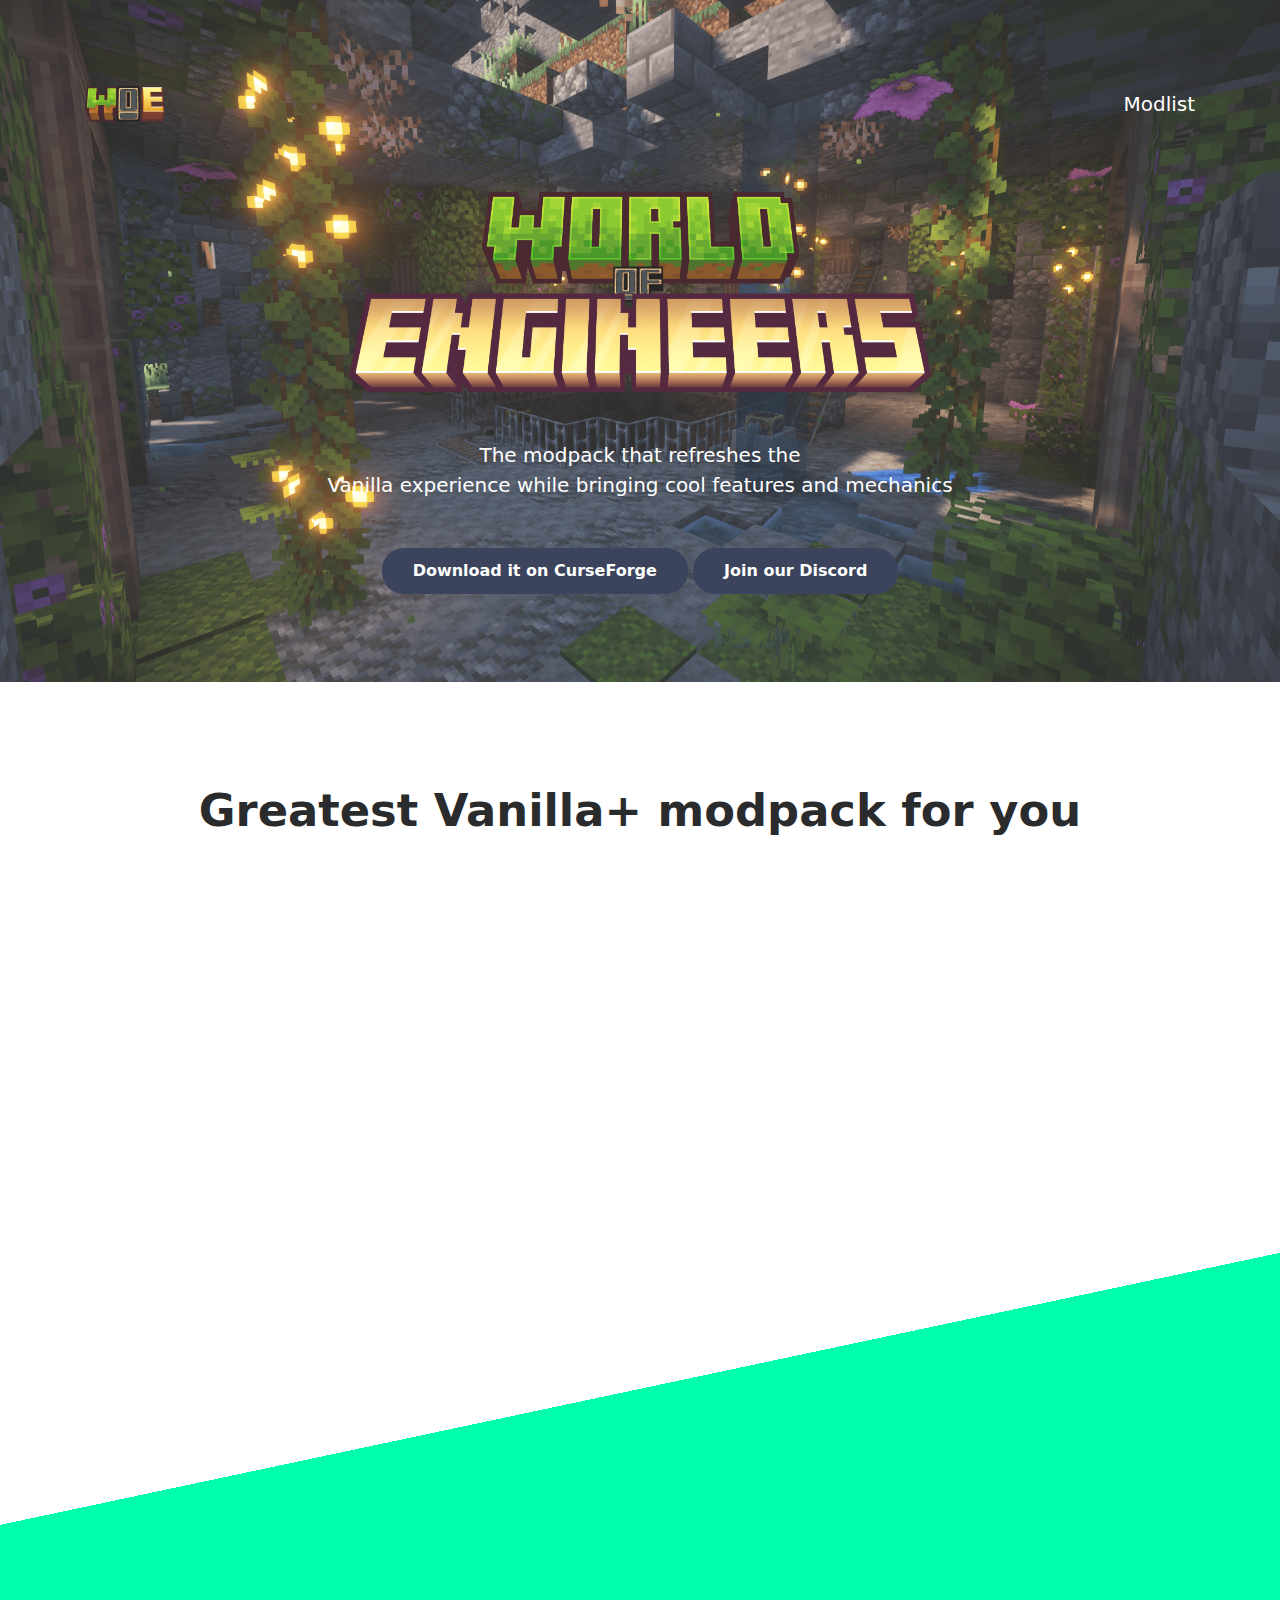
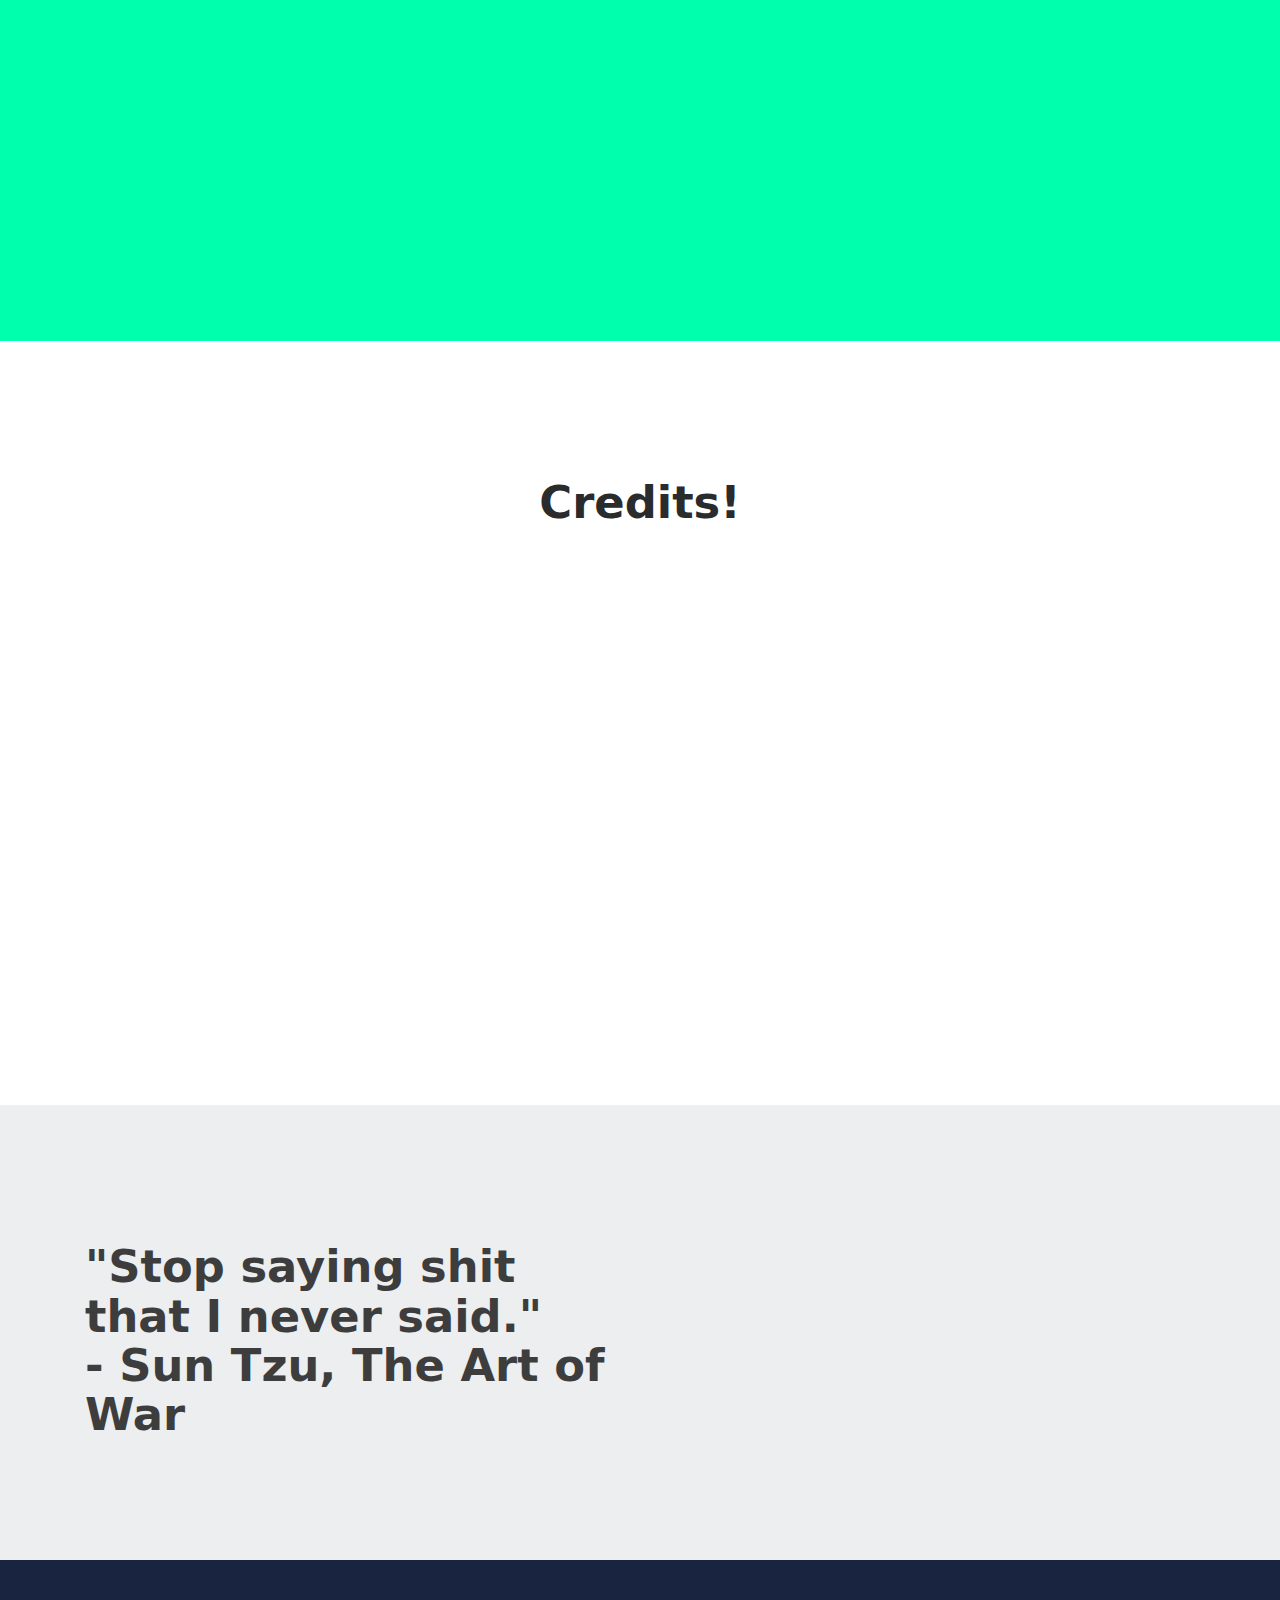
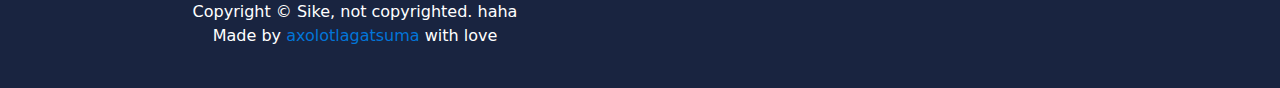
==== commit 00037b56: "some images + redirection link + discord and discord webhook test" ====
--- a/index.html
+++ b/index.html
@@ -41,6 +41,7 @@
                 <br> Vanilla experience while bringing cool features and mechanics
             </p>
             <a href="https://www.curseforge.com/minecraft/modpacks/world-of-engineers" data-aos="fade" data-aos-easing="linear" data-aos-duration="1000" data-aos-once="true" class="btn my-4 font-weight-bold atlas-cta cta-blue">Download it on CurseForge</a>
+            <a href="https://discord.gg/BTAvt3pYZb" data-aos="fade" data-aos-easing="linear" data-aos-duration="1000" data-aos-once="true" class="btn my-4 font-weight-bold atlas-cta cta-blue">Join our Discord</a>
         </div>
     </div>
     <!-- three-blcok -->
@@ -117,7 +118,7 @@
             </div>
             <div style="align-content: right: inherit;" data-aos="fade-left" data-aos-delay="200" data-aos-duration="1000" data-aos-once="true" class="col-md-4 text-center py-4 mt-5">
                 <h4 class="my-4">elroNd</h4>
-                <p>Waiting for response from elroNd...</p>
+                <p>"Haydaa!" <br>- elroNd</p>
                 <a href="https://www.youtube.com/channel/UC2i0kZK5fdZB6068RMK-Y1g" class="btn my-4 font-weight-bold atlas-cta cta-ghost">YouTube Channel</a>
                 <a href="https://x.com/elrondforwin/" class="btn my-4 font-weight-bold atlas-cta cta-ghost">Twitter Account</a>
             </div>
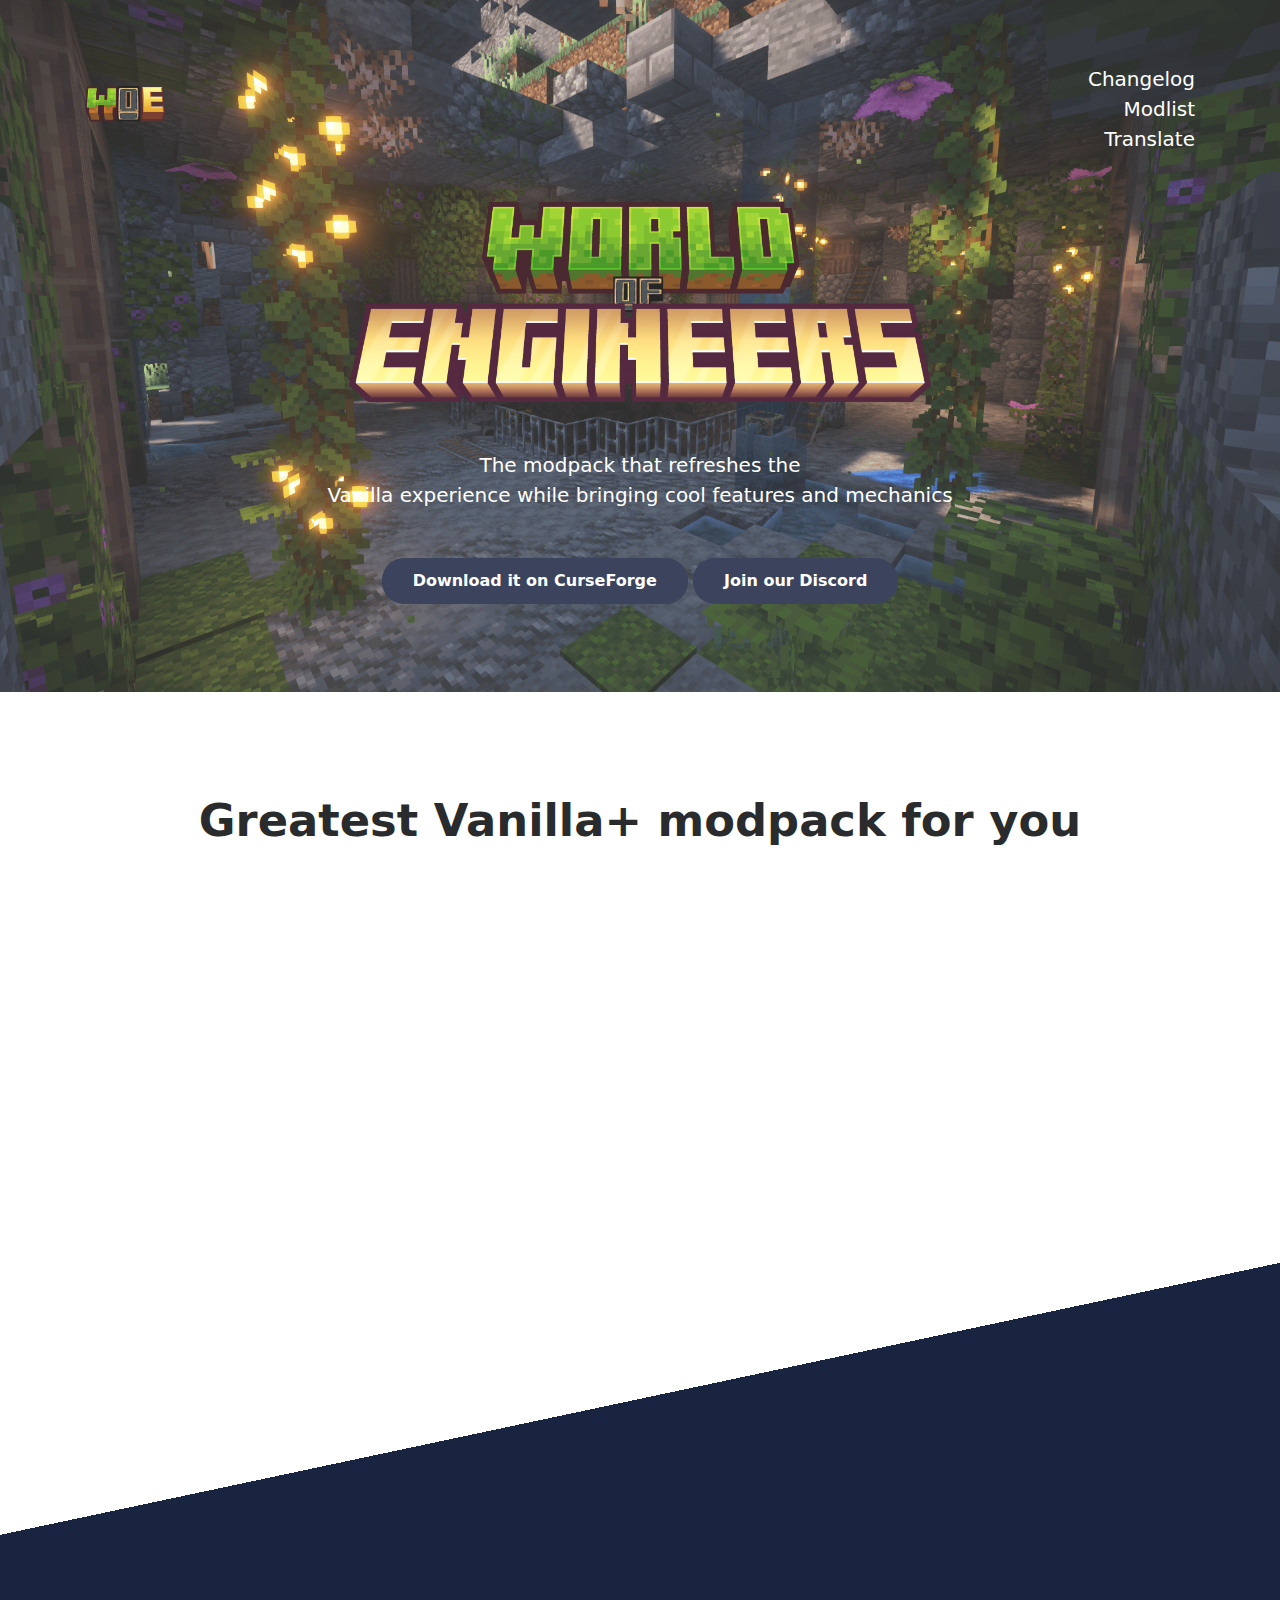
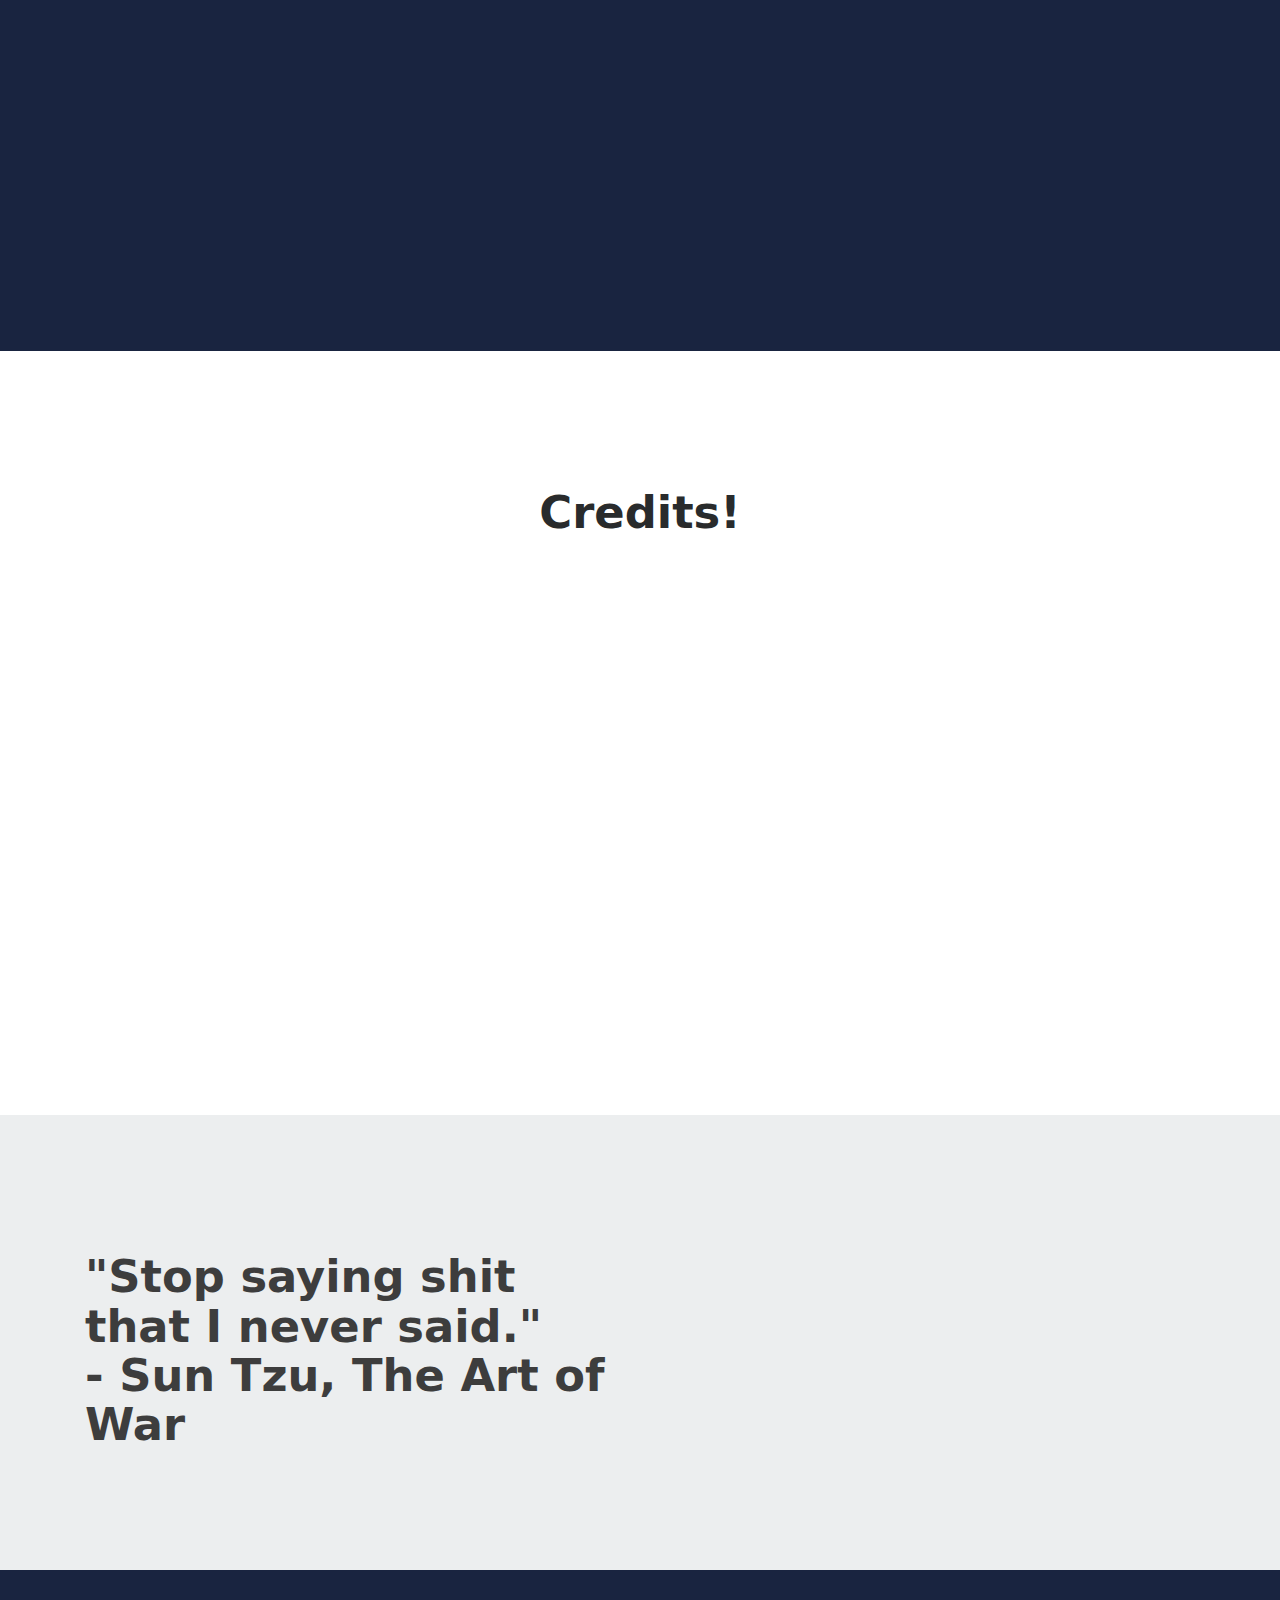
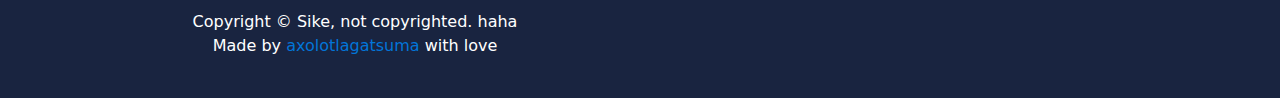
==== commit 5299c910: "Translation button added" ====
--- a/index.html
+++ b/index.html
@@ -27,7 +27,9 @@
                        <a href="index.html"><img src="img/logov2.png" alt="logo"> </a>
                     </div>
                     <div class="col-6 align-self-center text-right">
-                        <a href="modlist.html" class="text-white lead">Modlist</a>
+                        <a href="changelog.html" class="text-white lead">Changelog</a> <br>
+                        <a href="modlist.html" class="text-white lead">Modlist</a> <br>
+                        <a href="http://axolo-tl.duckdns.org:8001/" class="text-white lead">Translate</a> 
                     </div>
                 </div>
             </header>
--- a/css/custom.css
+++ b/css/custom.css
@@ -7,6 +7,227 @@
 img {
     display: block;
     max-width: 100%;
+}
+
+body {font-family: Arial, Helvetica, sans-serif;}
+
+#myImg {
+  border-radius: 5px;
+  cursor: pointer;
+  transition: 0.3s;
+}
+
+#myImg:hover {opacity: 0.7;}
+
+#myImg2 {
+    border-radius: 5px;
+    cursor: pointer;
+    transition: 0.3s;
+  }
+  
+#myImg2:hover {opacity: 0.7;}
+
+#myImg3 {
+    border-radius: 5px;
+    cursor: pointer;
+    transition: 0.3s;
+  }
+  
+  #myImg3:hover {opacity: 0.7;}
+  
+  #myImg4 {
+      border-radius: 5px;
+      cursor: pointer;
+      transition: 0.3s;
+    }
+    
+  #myImg4:hover {opacity: 0.7;}
+  
+
+/* The Modal (background) */
+.modal {
+  display: none; /* Hidden by default */
+  position: fixed; /* Stay in place */
+  z-index: 1; /* Sit on top */
+  padding-top: 100px; /* Location of the box */
+  left: 0;
+  top: 0;
+  width: 100%; /* Full width */
+  height: 100%; /* Full height */
+  overflow: auto; /* Enable scroll if needed */
+  background-color: rgb(0,0,0); /* Fallback color */
+  background-color: rgba(0,0,0,0.9); /* Black w/ opacity */
+}
+
+/* Modal Content (image) */
+.modal-content {
+  margin: auto;
+  display: block;
+  width: 80%;
+  max-width: 700px;
+}
+
+/* Caption of Modal Image */
+#caption {
+  margin: auto;
+  display: block;
+  width: 80%;
+  max-width: 700px;
+  text-align: center;
+  color: #ccc;
+  padding: 10px 0;
+  height: 150px;
+}
+
+#caption2 {
+    margin: auto;
+    display: block;
+    width: 80%;
+    max-width: 700px;
+    text-align: center;
+    color: #ccc;
+    padding: 10px 0;
+    height: 150px;
+  }
+  
+  #caption3 {
+    margin: auto;
+    display: block;
+    width: 80%;
+    max-width: 700px;
+    text-align: center;
+    color: #ccc;
+    padding: 10px 0;
+    height: 150px;
+  }
+  
+  #caption4 {
+    margin: auto;
+    display: block;
+    width: 80%;
+    max-width: 700px;
+    text-align: center;
+    color: #ccc;
+    padding: 10px 0;
+    height: 150px;
+  }
+  
+
+
+/* Add Animation */
+.modal-content, #caption {  
+  -webkit-animation-name: zoom;
+  -webkit-animation-duration: 0.6s;
+  animation-name: zoom;
+  animation-duration: 0.6s;
+}
+
+.modal-content, #caption2 {  
+    -webkit-animation-name: zoom;
+    -webkit-animation-duration: 0.6s;
+    animation-name: zoom;
+    animation-duration: 0.6s;
+  }
+
+  .modal-content, #caption3 {  
+    -webkit-animation-name: zoom;
+    -webkit-animation-duration: 0.6s;
+    animation-name: zoom;
+    animation-duration: 0.6s;
+  }
+  
+  .modal-content, #caption4 {  
+      -webkit-animation-name: zoom;
+      -webkit-animation-duration: 0.6s;
+      animation-name: zoom;
+      animation-duration: 0.6s;
+    }
+
+@-webkit-keyframes zoom {
+  from {-webkit-transform:scale(0)} 
+  to {-webkit-transform:scale(1)}
+}
+
+@keyframes zoom {
+  from {transform:scale(0)} 
+  to {transform:scale(1)}
+}
+
+/* The Close Button */
+.close {
+  position: absolute;
+  top: 15px;
+  right: 35px;
+  color: #f1f1f1;
+  font-size: 40px;
+  font-weight: bold;
+  transition: 0.3s;
+}
+
+.close:hover,
+.close:focus {
+  color: #bbb;
+  text-decoration: none;
+  cursor: pointer;
+}
+
+.close2 {
+    position: absolute;
+    top: 15px;
+    right: 35px;
+    color: #f1f1f1;
+    font-size: 40px;
+    font-weight: bold;
+    transition: 0.3s;
+  }
+  
+.close2:hover,
+.close2:focus {
+    color: #bbb;
+    text-decoration: none;
+    cursor: pointer;
+  }
+
+  .close3 {
+    position: absolute;
+    top: 15px;
+    right: 35px;
+    color: #f1f1f1;
+    font-size: 40px;
+    font-weight: bold;
+    transition: 0.3s;
+  }
+  
+  .close3:hover,
+  .close3:focus {
+    color: #bbb;
+    text-decoration: none;
+    cursor: pointer;
+  }
+  
+  .close4 {
+      position: absolute;
+      top: 15px;
+      right: 35px;
+      color: #f1f1f1;
+      font-size: 40px;
+      font-weight: bold;
+      transition: 0.3s;
+    }
+    
+  .close4:hover,
+  .close4:focus {
+      color: #bbb;
+      text-decoration: none;
+      cursor: pointer;
+    }
+  
+
+/* 100% Image Width on Smaller Screens */
+@media only screen and (max-width: 700px){
+  .modal-content {
+    width: 100%;
+  }
 }
 
 a,
@@ -64,6 +285,17 @@
     background: #121a2e;
 }
 
+.cta-white {
+    color: #121a2e;
+    background: #ffffff;
+
+}
+
+.cta-white:hover {
+    color: #192440;
+    background: #ffffff;
+}
+
 #banner {
     background-size: cover;
     opacity: 0.85;
@@ -85,11 +317,11 @@
 }
 
 #feature-first {
-    background: linear-gradient(168deg, #ffffff 55%, #00FFAD 0);
+    background: linear-gradient(168deg, #ffffff 55%, #192440 0);
 }
 
 #feature-last {
-    background: #00FFAD;
+    background: #192440;
 }
 
 /********** price table **********/
@@ -99,6 +331,7 @@
 }
 
 #price-table__premium {
+    border-radius: 15%;
     background: #192440;
     color: #ffffff;
 }
